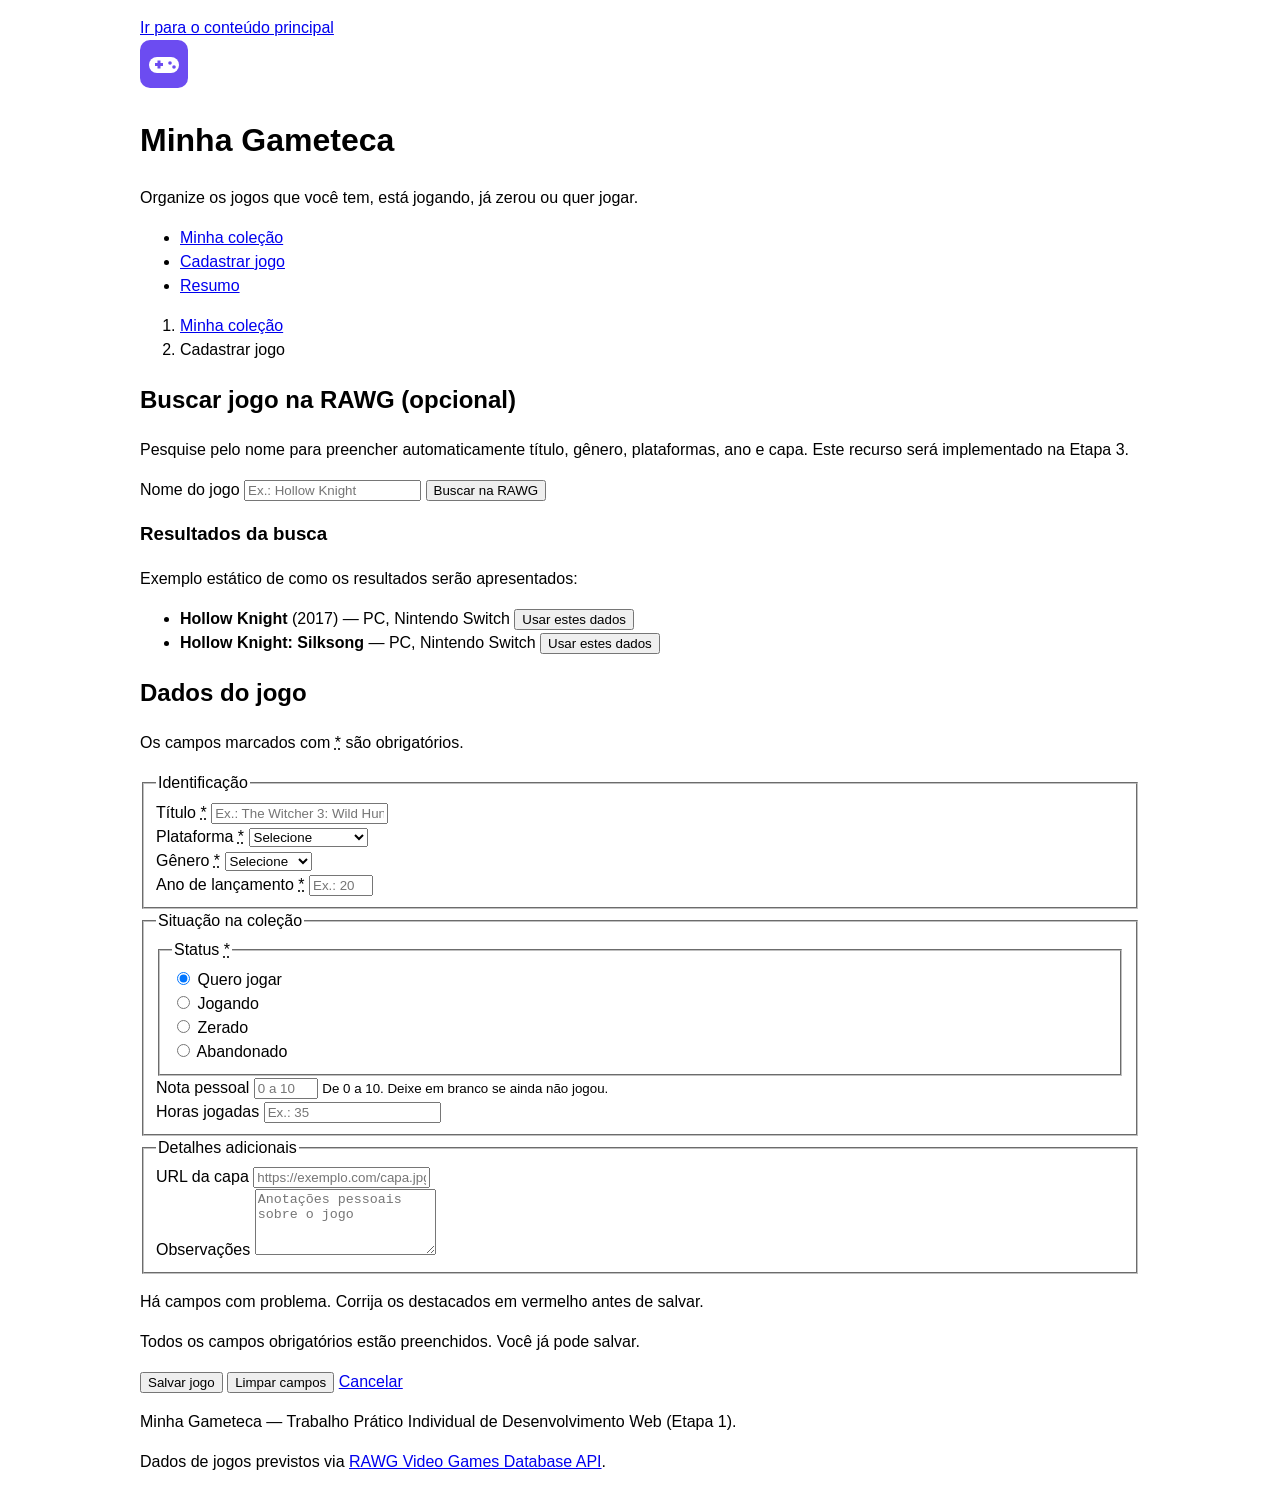
==== pages/cadastro.html @ a3f3adb3 "refactor: adiciona classes e atributos para estilização Inclui classes de componentes (jogo, campo, " ====
<!DOCTYPE html>
<html lang="pt-BR">
<head>
  <meta charset="UTF-8">
  <meta name="viewport" content="width=device-width, initial-scale=1.0">
  <meta name="description" content="Cadastre um novo jogo na sua coleção da Minha Gameteca.">
  <title>Cadastrar jogo — Minha Gameteca</title>
  <link rel="icon" type="image/svg+xml" href="../assets/img/logo.svg">
  <link rel="stylesheet" href="../assets/css/style.css">
</head>
<body>
  <a class="pular-link" href="#conteudo">Ir para o conteúdo principal</a>

  <header>
    <img src="../assets/img/logo.svg" alt="Logotipo da Minha Gameteca" width="48" height="48">
    <div>
      <h1>Minha Gameteca</h1>
      <p>Organize os jogos que você tem, está jogando, já zerou ou quer jogar.</p>
    </div>
    <nav aria-label="Navegação principal">
      <ul>
        <li><a href="../index.html">Minha coleção</a></li>
        <li><a href="cadastro.html" aria-current="page">Cadastrar jogo</a></li>
        <li><a href="../index.html#resumo">Resumo</a></li>
      </ul>
    </nav>
  </header>

  <main id="conteudo">
    <nav class="trilha" aria-label="Trilha de navegação">
      <ol>
        <li><a href="../index.html">Minha coleção</a></li>
        <li aria-current="page">Cadastrar jogo</li>
      </ol>
    </nav>

    <section class="painel painel--api" aria-labelledby="titulo-busca-api">
      <h2 id="titulo-busca-api">Buscar jogo na RAWG (opcional)</h2>
      <p>
        Pesquise pelo nome para preencher automaticamente título, gênero, plataformas,
        ano e capa. Este recurso será implementado na Etapa 3.
      </p>

      <form id="form-busca-api" action="#" method="get" role="search" aria-label="Buscar jogo na API RAWG">
        <div class="campo campo--com-botao">
          <label for="busca-api">Nome do jogo</label>
          <input type="search" id="busca-api" name="busca-api" placeholder="Ex.: Hollow Knight">
          <button type="submit" class="botao botao--primario">Buscar na RAWG</button>
        </div>
      </form>

      <h3>Resultados da busca</h3>
      <p>Exemplo estático de como os resultados serão apresentados:</p>
      <ul class="resultados-api">
        <li>
          <strong>Hollow Knight</strong> (2017) — PC, Nintendo Switch
          <button type="button" class="botao botao--secundario botao--pequeno">Usar estes dados</button>
        </li>
        <li>
          <strong>Hollow Knight: Silksong</strong> — PC, Nintendo Switch
          <button type="button" class="botao botao--secundario botao--pequeno">Usar estes dados</button>
        </li>
      </ul>
    </section>

    <section class="painel" aria-labelledby="titulo-form-jogo">
      <h2 id="titulo-form-jogo">Dados do jogo</h2>
      <p class="nota-obrigatorio">Os campos marcados com <abbr title="obrigatório">*</abbr> são obrigatórios.</p>

      <form id="form-jogo" class="formulario" action="#" method="post">
        <input type="hidden" id="jogo-id" name="id">

        <fieldset>
          <legend>Identificação</legend>

          <div class="campo">
            <label for="jogo-titulo">Título <abbr title="obrigatório">*</abbr></label>
            <input type="text" id="jogo-titulo" name="titulo" maxlength="120" required
                   placeholder="Ex.: The Witcher 3: Wild Hunt">
          </div>

          <div class="campo">
            <label for="jogo-plataforma">Plataforma <abbr title="obrigatório">*</abbr></label>
            <select id="jogo-plataforma" name="plataforma" required>
              <option value="" selected disabled>Selecione</option>
              <option value="pc">PC</option>
              <option value="playstation-5">PlayStation 5</option>
              <option value="playstation-4">PlayStation 4</option>
              <option value="xbox-series">Xbox Series X|S</option>
              <option value="nintendo-switch">Nintendo Switch</option>
              <option value="mobile">Mobile</option>
            </select>
          </div>

          <div class="campo">
            <label for="jogo-genero">Gênero <abbr title="obrigatório">*</abbr></label>
            <select id="jogo-genero" name="genero" required>
              <option value="" selected disabled>Selecione</option>
              <option value="acao">Ação</option>
              <option value="aventura">Aventura</option>
              <option value="rpg">RPG</option>
              <option value="plataforma">Plataforma</option>
              <option value="estrategia">Estratégia</option>
              <option value="esporte">Esporte</option>
              <option value="corrida">Corrida</option>
              <option value="simulacao">Simulação</option>
              <option value="outro">Outro</option>
            </select>
          </div>

          <div class="campo">
            <label for="jogo-ano">Ano de lançamento <abbr title="obrigatório">*</abbr></label>
            <input type="number" id="jogo-ano" name="ano" min="1970" max="2100" step="1" required
                   placeholder="Ex.: 2015">
          </div>
        </fieldset>

        <fieldset>
          <legend>Situação na coleção</legend>

          <fieldset class="opcoes">
            <legend>Status <abbr title="obrigatório">*</abbr></legend>
            <div class="opcao">
              <input type="radio" id="status-quero-jogar" name="status" value="quero-jogar" checked required>
              <label for="status-quero-jogar">Quero jogar</label>
            </div>
            <div class="opcao">
              <input type="radio" id="status-jogando" name="status" value="jogando">
              <label for="status-jogando">Jogando</label>
            </div>
            <div class="opcao">
              <input type="radio" id="status-zerado" name="status" value="zerado">
              <label for="status-zerado">Zerado</label>
            </div>
            <div class="opcao">
              <input type="radio" id="status-abandonado" name="status" value="abandonado">
              <label for="status-abandonado">Abandonado</label>
            </div>
          </fieldset>

          <div class="campo">
            <label for="jogo-nota">Nota pessoal</label>
            <input type="number" id="jogo-nota" name="nota" min="0" max="10" step="0.5"
                   aria-describedby="ajuda-nota" placeholder="0 a 10">
            <small id="ajuda-nota">De 0 a 10. Deixe em branco se ainda não jogou.</small>
          </div>

          <div class="campo">
            <label for="jogo-horas">Horas jogadas</label>
            <input type="number" id="jogo-horas" name="horas" min="0" step="0.5" placeholder="Ex.: 35">
          </div>
        </fieldset>

        <fieldset>
          <legend>Detalhes adicionais</legend>

          <div class="campo">
            <label for="jogo-capa">URL da capa</label>
            <input type="url" id="jogo-capa" name="capa" placeholder="https://exemplo.com/capa.jpg">
          </div>

          <div class="campo">
            <label for="jogo-observacoes">Observações</label>
            <textarea id="jogo-observacoes" name="observacoes" rows="4" maxlength="500"
                      placeholder="Anotações pessoais sobre o jogo"></textarea>
          </div>
        </fieldset>

        <p class="mensagem mensagem--erro" role="alert">Há campos com problema. Corrija os destacados em vermelho antes de salvar.</p>
        <p class="mensagem mensagem--sucesso" role="status">Todos os campos obrigatórios estão preenchidos. Você já pode salvar.</p>

        <div class="acoes">
          <button type="submit" class="botao botao--primario">Salvar jogo</button>
          <button type="reset" class="botao botao--secundario">Limpar campos</button>
          <a class="botao botao--fantasma" href="../index.html">Cancelar</a>
        </div>
      </form>
    </section>
  </main>

  <footer>
    <p>Minha Gameteca — Trabalho Prático Individual de Desenvolvimento Web (Etapa 1).</p>
    <p>
      Dados de jogos previstos via
      <a href="https://rawg.io/apidocs" target="_blank" rel="noopener noreferrer">RAWG Video Games Database API</a>.
    </p>
  </footer>
</body>
</html>
---- assets/css/style.css ----
/*
  Minha Gameteca - Etapa 1 (HTML e estrutura da interface)
  A estilização completa será feita na Etapa 2.
  Por enquanto, apenas ajustes mínimos de legibilidade.
*/

body {
  font-family: Arial, Helvetica, sans-serif;
  line-height: 1.5;
  max-width: 1000px;
  margin: 0 auto;
  padding: 1rem;
}

img {
  max-width: 100%;
  height: auto;
}

table {
  border-collapse: collapse;
  width: 100%;
}

th,
td {
  border: 1px solid #999;
  padding: 0.4rem 0.6rem;
  text-align: left;
}
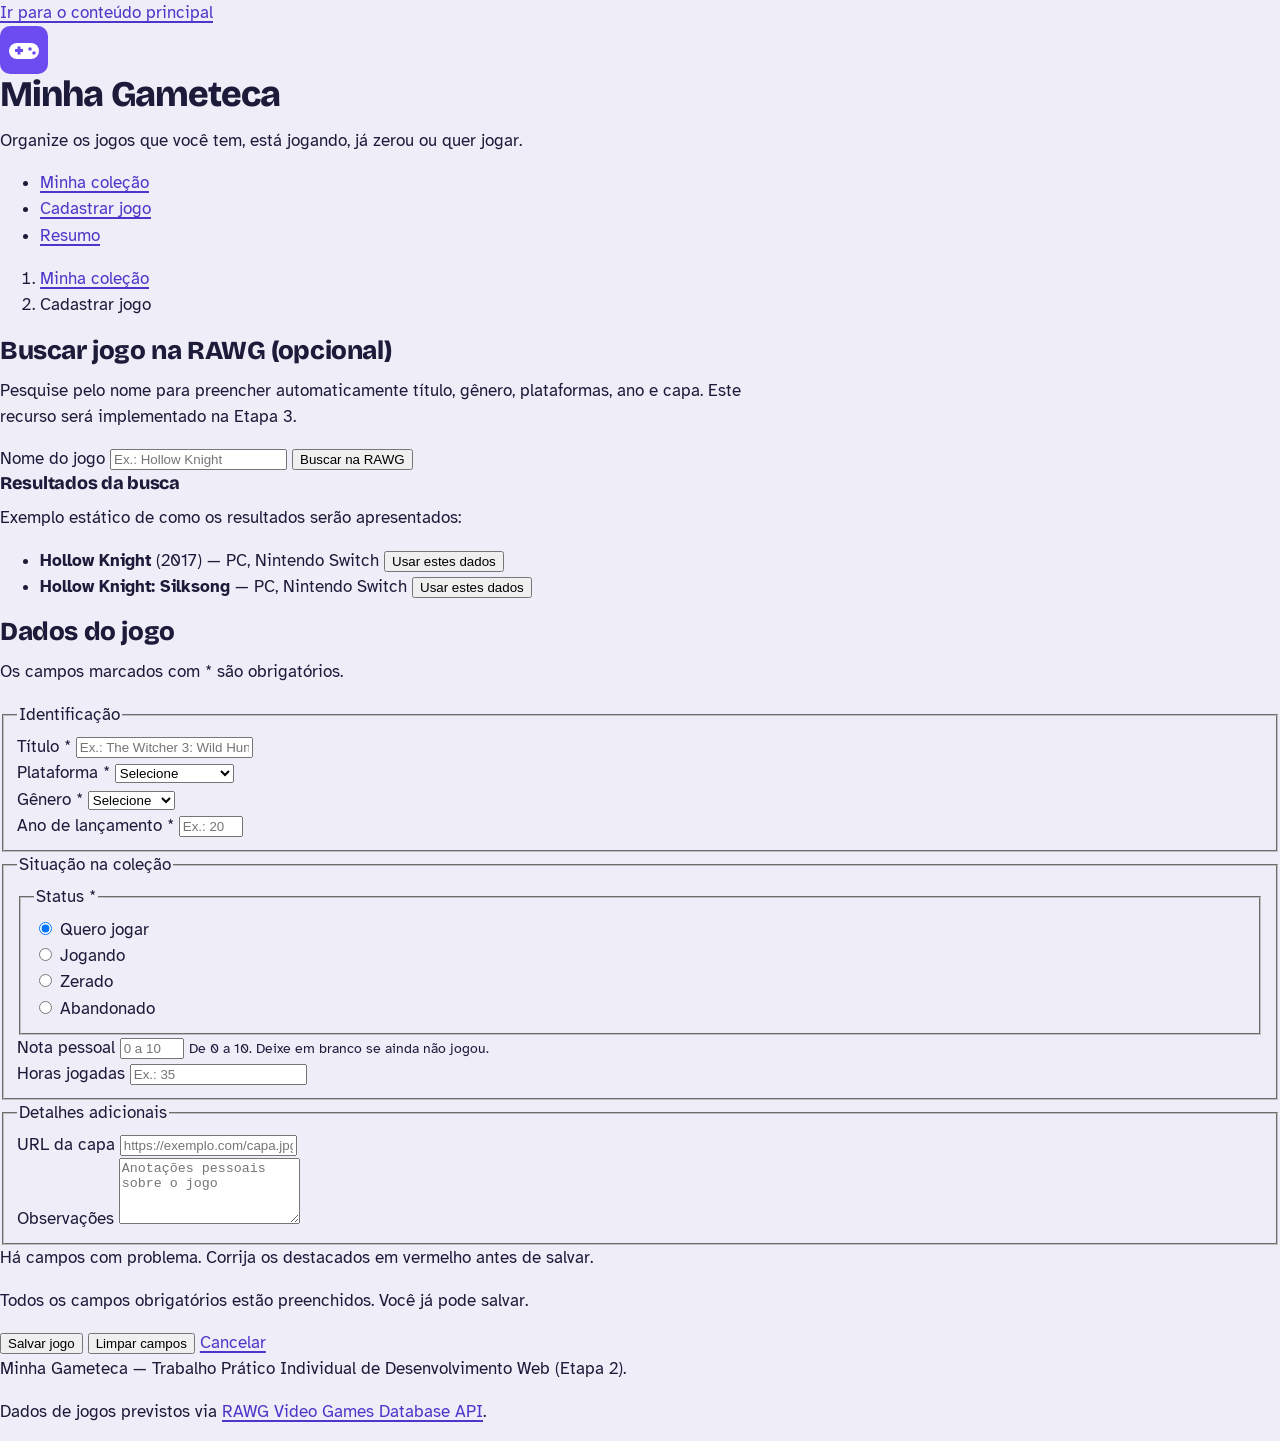
==== commit 3f221a24: "style: define identidade visual do sistema Cria os tokens de cor, tipografia, espaçamento e forma, a" ====
--- a/pages/cadastro.html
+++ b/pages/cadastro.html
@@ -6,6 +6,9 @@
   <meta name="description" content="Cadastre um novo jogo na sua coleção da Minha Gameteca.">
   <title>Cadastrar jogo — Minha Gameteca</title>
   <link rel="icon" type="image/svg+xml" href="../assets/img/logo.svg">
+  <link rel="preconnect" href="https://fonts.googleapis.com">
+  <link rel="preconnect" href="https://fonts.gstatic.com" crossorigin>
+  <link rel="stylesheet" href="https://fonts.googleapis.com/css2?family=Atkinson+Hyperlegible:wght@400;700&amp;family=Bricolage+Grotesque:opsz,wght@12..96,600..800&amp;display=swap">
   <link rel="stylesheet" href="../assets/css/style.css">
 </head>
 <body>
@@ -179,7 +182,7 @@
   </main>
 
   <footer>
-    <p>Minha Gameteca — Trabalho Prático Individual de Desenvolvimento Web (Etapa 1).</p>
+    <p>Minha Gameteca — Trabalho Prático Individual de Desenvolvimento Web (Etapa 2).</p>
     <p>
       Dados de jogos previstos via
       <a href="https://rawg.io/apidocs" target="_blank" rel="noopener noreferrer">RAWG Video Games Database API</a>.
--- a/assets/css/style.css
+++ b/assets/css/style.css
@@ -1,30 +1,187 @@
 /*
-  Minha Gameteca - Etapa 1 (HTML e estrutura da interface)
-  A estilização completa será feita na Etapa 2.
-  Por enquanto, apenas ajustes mínimos de legibilidade.
+  Minha Gameteca — Etapa 2 (CSS, layout e responsividade)
+
+  Organização deste arquivo:
+    1. Identidade visual (tokens, Box Model, tipografia, links)
+    2. Layout da página (topo, rodapé, grid principal)
+    3. Botões e estados de interação
+    4. Formulário de cadastro e edição
+    5. Listagem, busca, filtros e resumo
+    6. Página de detalhes e confirmação de exclusão
+    7. Mensagens
+    8. Responsividade (Media Queries)
+
+  Abordagem mobile-first: os estilos base servem para telas pequenas e
+  as Media Queries (min-width) ampliam o layout para telas maiores.
 */
 
-body {
-  font-family: Arial, Helvetica, sans-serif;
-  line-height: 1.5;
-  max-width: 1000px;
-  margin: 0 auto;
-  padding: 1rem;
+
+/* ==========================================================================
+   1. IDENTIDADE VISUAL
+   Direção: cartuchos de jogo. Bordas firmes, sombras sólidas deslocadas e
+   cor de status como informação. Violeta é a cor do logotipo (Etapa 1).
+   ========================================================================== */
+
+:root {
+  /* Cores base */
+  --tinta: #1D1B3A;            /* texto e bordas */
+  --tinta-suave: #4E4C73;      /* texto secundário */
+  --violeta: #4F35C9;          /* ação principal, links, foco */
+  --violeta-escuro: #3A24A8;   /* hover da ação principal */
+  --fundo: #EFEEF8;            /* fundo da página */
+  --papel: #FFFFFF;            /* superfícies (cards, campos) */
+  --ambar: #F2B705;            /* foco sobre o topo escuro */
+  --linha-campo: #5C5A80;      /* borda de campos de formulário */
+
+  /* Perigo (excluir, erros) */
+  --perigo: #B3203A;
+  --perigo-escuro: #8F1830;
+  --perigo-fundo: #FFE8EC;
+  --perigo-texto: #8B1428;
+
+  /* Sucesso e informação */
+  --sucesso-fundo: #DDF4E4;
+  --sucesso-texto: #0F5A2A;
+  --info-fundo: #E3EEFF;
+  --info-texto: #0B3F85;
+
+  /* Cores de status do jogo: faixa, fundo do selo e texto do selo */
+  --quero-jogar-faixa: #1B6FD1;
+  --quero-jogar-fundo: #DCEBFF;
+  --quero-jogar-texto: #0B3F85;
+  --jogando-faixa: #E0A100;
+  --jogando-fundo: #FFEFC2;
+  --jogando-texto: #6B4300;
+  --zerado-faixa: #1F9D4D;
+  --zerado-fundo: #D5F2DD;
+  --zerado-texto: #0F5A2A;
+  --abandonado-faixa: #D6334F;
+  --abandonado-fundo: #FFDDE2;
+  --abandonado-texto: #8B1428;
+
+  /* Tipografia */
+  --fonte-titulo: "Bricolage Grotesque", "Trebuchet MS", "Segoe UI", system-ui, sans-serif;
+  --fonte-texto: "Atkinson Hyperlegible", "Segoe UI", Verdana, system-ui, sans-serif;
+
+  /* Escala de espaçamento (rem) */
+  --esp-1: 0.25rem;
+  --esp-2: 0.5rem;
+  --esp-3: 0.75rem;
+  --esp-4: 1rem;
+  --esp-5: 1.5rem;
+  --esp-6: 2rem;
+  --esp-7: 3rem;
+
+  /* Forma: borda firme e sombra sólida (efeito de cartucho) */
+  --borda: 2px solid var(--tinta);
+  --raio: 0.5rem;
+  --sombra: 0.25rem 0.25rem 0 var(--tinta);
+  --sombra-pequena: 0.125rem 0.125rem 0 var(--tinta);
+
+  /* Largura máxima do conteúdo */
+  --largura-max: 72rem;
 }
 
-img {
+
+/* ---- Box Model e base ---------------------------------------------------- */
+
+/* border-box: width e height passam a incluir padding e borda. */
+*,
+*::before,
+*::after {
+  box-sizing: border-box;
+}
+
+html {
+  font-size: 100%;           /* respeita a preferência de tamanho do usuário */
+  scroll-behavior: smooth;
+}
+
+body {
+  margin: 0;
+  min-height: 100vh;
+  font-family: var(--fonte-texto);
+  font-size: 1.0625rem;      /* 17px: confortável para leitura */
+  line-height: 1.55;
+  color: var(--tinta);
+  background-color: var(--fundo);
+}
+
+/* O atributo hidden precisa vencer qualquer display definido nas classes. */
+[hidden] {
+  display: none !important;
+}
+
+img,
+svg {
+  display: block;
   max-width: 100%;
   height: auto;
 }
 
-table {
-  border-collapse: collapse;
-  width: 100%;
+
+/* ---- Tipografia ---------------------------------------------------------- */
+
+h1,
+h2,
+h3 {
+  margin: 0 0 var(--esp-3);
+  font-family: var(--fonte-titulo);
+  font-weight: 800;
+  line-height: 1.15;
+  letter-spacing: -0.015em;
+  text-wrap: balance;
 }
 
-th,
-td {
-  border: 1px solid #999;
-  padding: 0.4rem 0.6rem;
-  text-align: left;
+h1 {
+  font-size: clamp(1.5rem, 1.1rem + 1.6vw, 2.25rem);
+  letter-spacing: -0.025em;
 }
+
+h2 {
+  font-size: clamp(1.25rem, 1.05rem + 0.8vw, 1.625rem);
+}
+
+h3 {
+  font-size: 1.125rem;
+}
+
+p {
+  margin: 0 0 var(--esp-4);
+  max-width: 68ch;           /* linhas curtas leem melhor */
+}
+
+strong {
+  font-weight: 700;
+}
+
+small {
+  font-size: 0.875rem;
+}
+
+abbr[title] {
+  text-decoration: none;     /* o asterisco de campo obrigatório não precisa de sublinhado */
+  cursor: help;
+}
+
+ul,
+ol {
+  margin-top: 0;
+}
+
+
+/* ---- Links --------------------------------------------------------------- */
+
+a {
+  color: var(--violeta);
+  text-decoration-thickness: 0.1em;
+  text-underline-offset: 0.2em;
+}
+
+a:hover {
+  color: var(--violeta-escuro);
+  text-decoration-thickness: 0.18em;
+}
+
+
+/* === FIM (os próximos blocos são acrescentados acima desta linha) === */
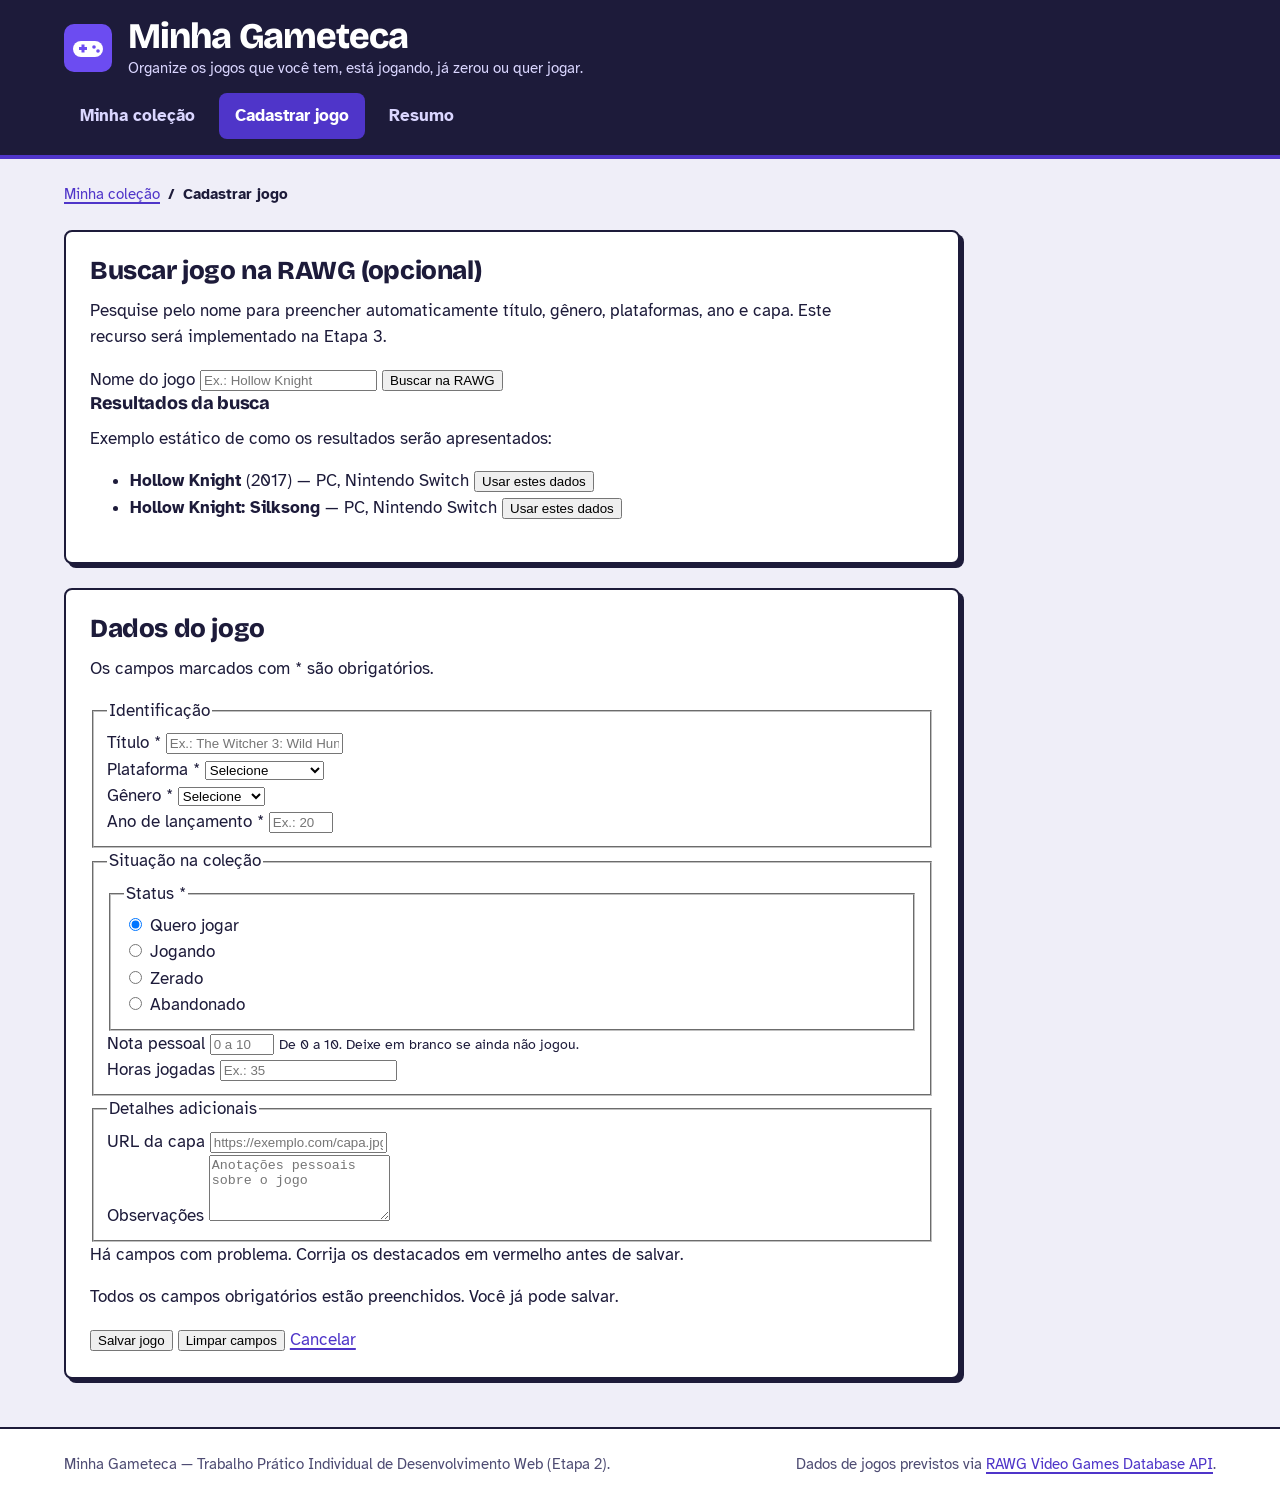
==== commit 67038b7e: "style: constrói layout principal com flexbox e grid Organiza topo, navegação, rodapé e estrutura ver" ====
--- a/pages/cadastro.html
+++ b/pages/cadastro.html
@@ -29,7 +29,7 @@
     </nav>
   </header>
 
-  <main id="conteudo">
+  <main id="conteudo" class="pagina-formulario">
     <nav class="trilha" aria-label="Trilha de navegação">
       <ol>
         <li><a href="../index.html">Minha coleção</a></li>
--- a/assets/css/style.css
+++ b/assets/css/style.css
@@ -184,4 +184,212 @@
 }
 
 
+/* ==========================================================================
+   2. LAYOUT DA PÁGINA
+   Flexbox: topo, navegação, rodapé e estrutura vertical da página.
+   Grid: áreas da página principal (busca, lista e resumo).
+   ========================================================================== */
+
+/* Estrutura vertical: o rodapé desce até o fim da janela em páginas curtas. */
+body {
+  display: flex;
+  flex-direction: column;
+}
+
+/*
+  Margem lateral que limita o conteúdo a --largura-max e mantém o fundo do
+  topo e do rodapé de ponta a ponta. Em telas pequenas vale o mínimo de 1rem.
+*/
+body > header,
+main,
+body > footer {
+  padding-inline: max(var(--esp-4), calc((100% - var(--largura-max)) / 2));
+}
+
+
+/* ---- Topo ---------------------------------------------------------------- */
+
+body > header {
+  display: flex;
+  flex-wrap: wrap;
+  align-items: center;
+  gap: var(--esp-3) var(--esp-4);
+  padding-block: var(--esp-4);
+  color: var(--papel);
+  background-color: var(--tinta);
+  border-bottom: 4px solid var(--violeta);
+}
+
+body > header > img {
+  width: 3rem;
+  height: 3rem;
+  flex: none;
+}
+
+body > header > div {
+  flex: 1 1 14rem;           /* ocupa o espaço livre e quebra de linha se faltar */
+  min-width: 0;
+}
+
+body > header h1 {
+  margin: 0;
+  color: var(--papel);
+}
+
+body > header p {
+  margin: 0;
+  font-size: 0.9375rem;
+  color: #DAD6FF;
+}
+
+/* Navegação principal: lista horizontal que quebra linha quando precisa */
+body > header nav {
+  flex: 1 1 100%;
+}
+
+body > header nav ul {
+  display: flex;
+  flex-wrap: wrap;
+  gap: var(--esp-2);
+  margin: 0;
+  padding: 0;
+  list-style: none;
+}
+
+body > header nav a {
+  display: inline-block;
+  padding: 0.5rem 0.875rem;
+  font-weight: 700;
+  color: #DAD6FF;
+  text-decoration: none;
+  border: 2px solid transparent;
+  border-radius: var(--raio);
+}
+
+body > header nav a[aria-current="page"] {
+  color: var(--papel);
+  background-color: var(--violeta);
+}
+
+
+/* ---- Corpo da página (grid) ---------------------------------------------- */
+
+main {
+  flex: 1 0 auto;            /* empurra o rodapé para baixo */
+  display: grid;
+  grid-template-columns: minmax(0, 1fr);   /* minmax(0, …) evita estouro lateral */
+  gap: var(--esp-5);
+  align-content: start;
+  padding-block: var(--esp-5) var(--esp-7);
+}
+
+/* Páginas de formulário e detalhes: coluna de leitura confortável */
+.pagina-formulario > *,
+.pagina-detalhe > * {
+  max-width: 56rem;
+}
+
+/* Página da coleção: áreas nomeadas (o desktop reorganiza em Media Query) */
+.pagina-colecao > .aviso {
+  grid-area: aviso;
+}
+
+.area-busca {
+  grid-area: busca;
+}
+
+.area-lista {
+  grid-area: lista;
+}
+
+.area-resumo {
+  grid-area: resumo;
+}
+
+.pagina-colecao {
+  grid-template-areas:
+    "aviso"
+    "busca"
+    "lista"
+    "resumo";
+}
+
+
+/* ---- Superfícies (painéis) ---------------------------------------------- */
+
+.painel,
+.area-busca,
+.area-resumo {
+  padding: var(--esp-5);
+  background-color: var(--papel);
+  border: var(--borda);
+  border-radius: var(--raio);
+  box-shadow: var(--sombra);
+}
+
+
+/* ---- Trilha de navegação (breadcrumb) ------------------------------------ */
+
+.trilha ol {
+  display: flex;
+  flex-wrap: wrap;
+  gap: var(--esp-2);
+  margin: 0;
+  padding: 0;
+  font-size: 0.9375rem;
+  color: var(--tinta-suave);
+  list-style: none;
+}
+
+.trilha li + li::before {
+  content: "/";
+  margin-right: var(--esp-2);
+}
+
+.trilha [aria-current="page"] {
+  font-weight: 700;
+  color: var(--tinta);
+}
+
+
+/* ---- Rodapé -------------------------------------------------------------- */
+
+body > footer {
+  display: flex;
+  flex-wrap: wrap;
+  justify-content: space-between;
+  gap: var(--esp-2) var(--esp-5);
+  padding-block: var(--esp-5);
+  font-size: 0.9375rem;
+  color: var(--tinta-suave);
+  background-color: var(--papel);
+  border-top: var(--borda);
+}
+
+body > footer p {
+  margin: 0;
+}
+
+
+/* ---- Link "pular para o conteúdo" (acessibilidade) ----------------------- */
+
+.pular-link {
+  position: absolute;
+  top: -5rem;                /* fora da tela até receber foco */
+  left: var(--esp-4);
+  z-index: 10;
+  padding: var(--esp-2) var(--esp-4);
+  font-weight: 700;
+  color: var(--tinta);
+  text-decoration: none;
+  background-color: var(--ambar);
+  border: var(--borda);
+  border-radius: var(--raio);
+}
+
+.pular-link:focus {
+  top: var(--esp-2);
+}
+
+
 /* === FIM (os próximos blocos são acrescentados acima desta linha) === */
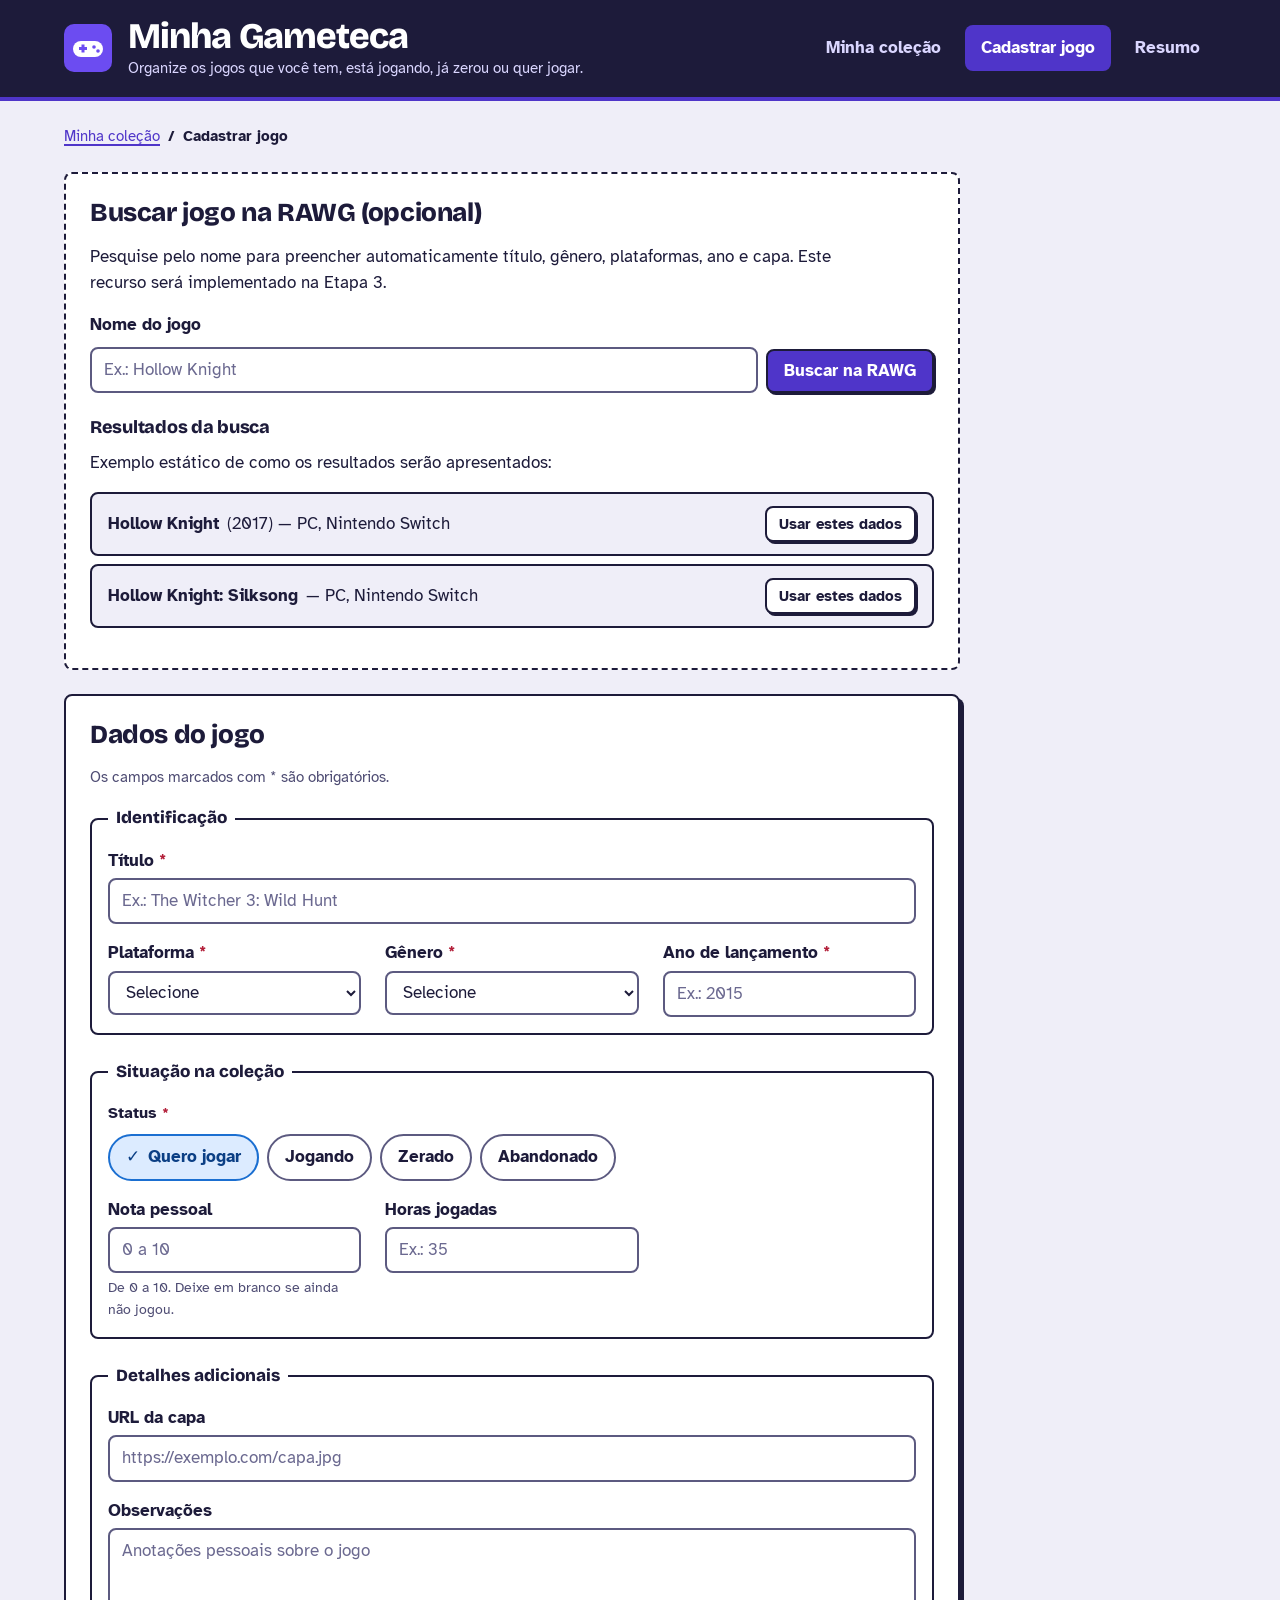
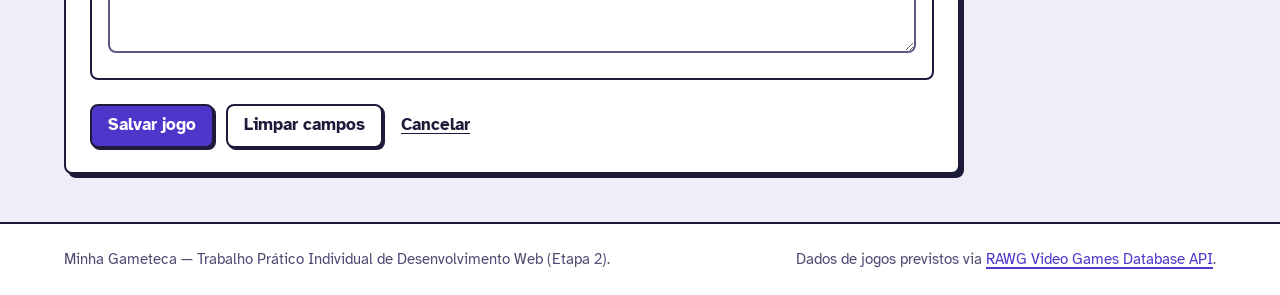
==== commit def14f5e: "fix: aplica a classe ajuda nos textos de apoio dos campos Co-Authored-By: Claude Sonnet 5.5 <noreply" ====
--- a/pages/cadastro.html
+++ b/pages/cadastro.html
@@ -145,7 +145,7 @@
             <label for="jogo-nota">Nota pessoal</label>
             <input type="number" id="jogo-nota" name="nota" min="0" max="10" step="0.5"
                    aria-describedby="ajuda-nota" placeholder="0 a 10">
-            <small id="ajuda-nota">De 0 a 10. Deixe em branco se ainda não jogou.</small>
+            <small class="ajuda" id="ajuda-nota">De 0 a 10. Deixe em branco se ainda não jogou.</small>
           </div>
 
           <div class="campo">
--- a/assets/css/style.css
+++ b/assets/css/style.css
@@ -5,10 +5,10 @@
     1. Identidade visual (tokens, Box Model, tipografia, links)
     2. Layout da página (topo, rodapé, grid principal)
     3. Botões e estados de interação
-    4. Formulário de cadastro e edição
-    5. Listagem, busca, filtros e resumo
-    6. Página de detalhes e confirmação de exclusão
-    7. Mensagens
+    4. Formulários (cadastro, edição, busca e filtros)
+    5. Mensagens e avisos
+    6. Listagem, busca, filtros e resumo
+    7. Página de detalhes e confirmação de exclusão
     8. Responsividade (Media Queries)
 
   Abordagem mobile-first: os estilos base servem para telas pequenas e
@@ -320,7 +320,7 @@
 .painel,
 .area-busca,
 .area-resumo {
-  padding: var(--esp-5);
+  padding: var(--esp-4);
   background-color: var(--papel);
   border: var(--borda);
   border-radius: var(--raio);
@@ -392,4 +392,1085 @@
 }
 
 
-/* === FIM (os próximos blocos são acrescentados acima desta linha) === */
+/* ==========================================================================
+   3. BOTÕES E ESTADOS DE INTERAÇÃO
+   Vale para <a> e <button> com a classe .botao. O botão "afunda" ao ser
+   clicado (a sombra some e ele se desloca), como um botão físico.
+   ========================================================================== */
+
+.botao {
+  display: inline-flex;
+  align-items: center;
+  justify-content: center;
+  gap: var(--esp-2);
+  min-height: 2.75rem;       /* alvo de toque confortável */
+  padding: 0.5rem 1rem;
+  font: inherit;
+  font-weight: 700;
+  line-height: 1.2;
+  text-align: center;
+  text-decoration: none;
+  cursor: pointer;
+  color: var(--tinta);
+  background-color: var(--papel);
+  border: var(--borda);
+  border-radius: var(--raio);
+  box-shadow: var(--sombra-pequena);
+  transition: background-color 0.15s ease, color 0.15s ease,
+              transform 0.1s ease, box-shadow 0.1s ease;
+}
+
+.botao:hover {
+  transform: translate(-1px, -1px);
+  box-shadow: 0.1875rem 0.1875rem 0 var(--tinta);
+}
+
+.botao:active {
+  transform: translate(0.125rem, 0.125rem);
+  box-shadow: none;
+}
+
+.botao:disabled,
+.botao[aria-disabled="true"] {
+  cursor: not-allowed;
+  color: var(--tinta-suave);
+  background-color: var(--fundo);
+  border-color: var(--tinta-suave);
+  box-shadow: none;
+  transform: none;
+}
+
+/* Variações */
+.botao--primario {
+  color: var(--papel);
+  background-color: var(--violeta);
+}
+
+.botao--primario:hover {
+  color: var(--papel);
+  background-color: var(--violeta-escuro);
+}
+
+.botao--secundario:hover {
+  background-color: var(--fundo);
+}
+
+.botao--perigo {
+  color: var(--papel);
+  background-color: var(--perigo);
+}
+
+.botao--perigo:hover {
+  color: var(--papel);
+  background-color: var(--perigo-escuro);
+}
+
+.botao--fantasma {
+  padding-inline: var(--esp-1);
+  background-color: transparent;
+  border-color: transparent;
+  box-shadow: none;
+  text-decoration: underline;
+  text-underline-offset: 0.2em;
+}
+
+.botao--fantasma:hover {
+  color: var(--violeta-escuro);
+  background-color: transparent;
+  box-shadow: none;
+  transform: none;
+}
+
+.botao--pequeno {
+  min-height: 2.25rem;
+  padding: 0.25rem 0.75rem;
+  font-size: 0.9375rem;
+}
+
+/* Grupo de botões: linha que quebra quando falta espaço */
+.acoes {
+  display: flex;
+  flex-wrap: wrap;
+  gap: var(--esp-3);
+  align-items: center;
+  max-width: none;           /* algumas ações são <p>, que limitam a largura */
+  margin: 0;
+}
+
+
+/* ---- Links da navegação principal: hover e página atual ------------------ */
+
+body > header nav a:hover {
+  color: var(--papel);
+  background-color: rgb(255 255 255 / 0.14);
+  border-color: rgb(255 255 255 / 0.45);
+}
+
+body > header nav a[aria-current="page"]:hover {
+  background-color: var(--violeta-escuro);
+  border-color: transparent;
+}
+
+
+/* ---- Foco visível (teclado) --------------------------------------------- */
+
+:focus-visible {
+  outline: 3px solid var(--violeta);
+  outline-offset: 3px;
+}
+
+/* Sobre o topo escuro o violeta perde contraste: usa âmbar */
+body > header :focus-visible {
+  outline-color: var(--ambar);
+}
+
+
+/* ---- Movimento reduzido -------------------------------------------------- */
+
+@media (prefers-reduced-motion: reduce) {
+  html {
+    scroll-behavior: auto;
+  }
+
+  *,
+  *::before,
+  *::after {
+    transition-duration: 0.01ms !important;
+    animation-duration: 0.01ms !important;
+  }
+
+  .botao:hover,
+  .botao:active,
+  .jogo:hover {
+    transform: none;
+  }
+}
+
+
+/* ==========================================================================
+   4. FORMULÁRIOS (cadastro, edição, busca e filtros)
+   ========================================================================== */
+
+label {
+  display: block;
+  margin-bottom: var(--esp-1);
+  font-weight: 700;
+}
+
+/* Asterisco de campo obrigatório */
+label abbr,
+legend abbr {
+  font-weight: 800;
+  color: var(--perigo);
+}
+
+input,
+select,
+textarea {
+  width: 100%;
+  min-height: 2.75rem;
+  padding: 0.5rem 0.75rem;
+  font: inherit;
+  color: var(--tinta);
+  background-color: var(--papel);
+  border: 2px solid var(--linha-campo);
+  border-radius: var(--raio);
+  accent-color: var(--violeta);
+}
+
+textarea {
+  min-height: 7rem;
+  resize: vertical;          /* só altura: evita estourar o layout */
+}
+
+::placeholder {
+  color: #6B6990;            /* contraste de 5,2:1 sobre o branco */
+  opacity: 1;
+}
+
+/* Estados dos campos */
+input:hover,
+select:hover,
+textarea:hover {
+  border-color: var(--tinta);
+}
+
+input:focus,
+select:focus,
+textarea:focus {
+  border-color: var(--violeta);
+  outline: 3px solid var(--violeta);
+  outline-offset: 2px;
+}
+
+/* Só marca erro depois que a pessoa interagiu com o campo */
+input:user-invalid,
+select:user-invalid,
+textarea:user-invalid {
+  border-color: var(--perigo);
+  background-color: var(--perigo-fundo);
+}
+
+input:disabled,
+select:disabled,
+textarea:disabled {
+  cursor: not-allowed;
+  color: var(--tinta-suave);
+  background-color: var(--fundo);
+}
+
+.campo {
+  min-width: 0;              /* campos em grid não podem forçar largura */
+}
+
+.ajuda {
+  display: block;
+  margin-top: var(--esp-1);
+  color: var(--tinta-suave);
+}
+
+.nota-obrigatorio {
+  font-size: 0.9375rem;
+  color: var(--tinta-suave);
+}
+
+
+/* ---- Grupos de campos (fieldset) ----------------------------------------- */
+
+fieldset {
+  min-width: 0;              /* fieldset tem min-width implícito que causa rolagem lateral */
+  margin: 0 0 var(--esp-5);
+  padding: var(--esp-4);
+  border: 2px solid var(--tinta);
+  border-radius: var(--raio);
+}
+
+legend {
+  padding: 0 var(--esp-2);
+  font-family: var(--fonte-titulo);
+  font-size: 1.0625rem;
+  font-weight: 800;
+}
+
+/* Grid responsivo: tantas colunas de 15rem quanto couberem */
+.formulario fieldset {
+  display: grid;
+  grid-template-columns: repeat(auto-fit, minmax(min(100%, 15rem), 1fr));
+  gap: var(--esp-4) var(--esp-5);
+}
+
+/* Campos longos ocupam a linha toda */
+.formulario .campo:has(input[name="titulo"]),
+.formulario .campo:has(textarea),
+.formulario .campo:has(input[type="url"]),
+.formulario .opcoes {
+  grid-column: 1 / -1;
+}
+
+
+/* ---- Status como opções em formato de "chip" ----------------------------- */
+
+.formulario .opcoes {
+  display: flex;
+  flex-wrap: wrap;
+  gap: var(--esp-2);
+  margin: 0;
+  padding: 0;
+  border: 0;
+}
+
+.opcoes legend {
+  margin-bottom: var(--esp-2);
+  padding: 0;
+  font-family: var(--fonte-texto);
+  font-size: 1rem;
+}
+
+.opcao {
+  position: relative;
+}
+
+/* O botão de rádio real continua no HTML (teclado e leitor de tela), só escondido */
+.opcao input {
+  position: absolute;
+  inline-size: 1px;
+  block-size: 1px;
+  min-height: 0;
+  padding: 0;
+  border: 0;
+  opacity: 0;
+}
+
+.opcao label {
+  display: inline-flex;
+  align-items: center;
+  gap: var(--esp-2);
+  min-height: 2.75rem;
+  margin: 0;
+  padding: 0.5rem 1rem;
+  cursor: pointer;
+  background-color: var(--papel);
+  border: 2px solid var(--linha-campo);
+  border-radius: 999px;
+}
+
+.opcao label:hover {
+  background-color: var(--fundo);
+  border-color: var(--tinta);
+}
+
+.opcao input:focus-visible {
+  outline: none;             /* o foco aparece no rótulo, que é o que se vê */
+}
+
+.opcao input:focus-visible + label {
+  outline: 3px solid var(--violeta);
+  outline-offset: 3px;
+}
+
+/* Opção marcada: cor do status + sinal "✓", para não depender só da cor */
+.opcao input:checked + label::before {
+  content: "\2713";
+  font-weight: 800;
+}
+
+.opcao input[value="quero-jogar"]:checked + label {
+  color: var(--quero-jogar-texto);
+  background-color: var(--quero-jogar-fundo);
+  border-color: var(--quero-jogar-faixa);
+}
+
+.opcao input[value="jogando"]:checked + label {
+  color: var(--jogando-texto);
+  background-color: var(--jogando-fundo);
+  border-color: var(--jogando-faixa);
+}
+
+.opcao input[value="zerado"]:checked + label {
+  color: var(--zerado-texto);
+  background-color: var(--zerado-fundo);
+  border-color: var(--zerado-faixa);
+}
+
+.opcao input[value="abandonado"]:checked + label {
+  color: var(--abandonado-texto);
+  background-color: var(--abandonado-fundo);
+  border-color: var(--abandonado-faixa);
+}
+
+
+/* ---- Busca na API (cadastro) --------------------------------------------- */
+
+.painel--api {
+  border-style: dashed;      /* opcional: pesa menos que o formulário principal */
+  box-shadow: none;
+}
+
+/* Campo de busca com botão ao lado */
+.campo--com-botao {
+  display: grid;
+  grid-template-columns: minmax(0, 1fr);
+  gap: var(--esp-2);
+  align-items: end;
+  margin-bottom: var(--esp-5);
+}
+
+.campo--com-botao label {
+  grid-column: 1 / -1;
+  margin-bottom: 0;
+}
+
+.resultados-api {
+  display: grid;
+  gap: var(--esp-2);
+  margin: 0 0 var(--esp-4);
+  padding: 0;
+  list-style: none;
+}
+
+.resultados-api li {
+  display: flex;
+  flex-wrap: wrap;
+  align-items: center;
+  gap: var(--esp-1) var(--esp-2);
+  padding: var(--esp-3) var(--esp-4);
+  background-color: var(--fundo);
+  border: 2px solid var(--tinta);
+  border-radius: var(--raio);
+}
+
+.resultados-api .botao {
+  margin-left: auto;         /* empurra o botão para a direita */
+}
+
+
+/* ==========================================================================
+   5. MENSAGENS E AVISOS
+   ========================================================================== */
+
+.mensagem,
+.aviso {
+  display: flex;
+  gap: var(--esp-3);
+  align-items: flex-start;
+  max-width: none;
+  margin: 0;
+  padding: var(--esp-3) var(--esp-4);
+  border: 2px solid;
+  border-radius: var(--raio);
+}
+
+/* Ícone textual de cada tipo de mensagem */
+.mensagem::before,
+.aviso::before {
+  display: grid;
+  flex: none;
+  place-items: center;
+  width: 1.5rem;
+  height: 1.5rem;
+  font-size: 0.9375rem;
+  font-weight: 800;
+  line-height: 1;
+  color: var(--papel);
+  border-radius: 50%;
+}
+
+.mensagem--erro {
+  color: var(--perigo-texto);
+  background-color: var(--perigo-fundo);
+  border-color: var(--perigo);
+}
+
+.mensagem--erro::before {
+  content: "!";
+  background-color: var(--perigo);
+}
+
+.mensagem--sucesso {
+  color: var(--sucesso-texto);
+  background-color: var(--sucesso-fundo);
+  border-color: var(--zerado-faixa);
+}
+
+.mensagem--sucesso::before {
+  content: "\2713";
+  background-color: var(--zerado-faixa);
+}
+
+.aviso--info {
+  color: var(--info-texto);
+  background-color: var(--info-fundo);
+  border-color: var(--quero-jogar-faixa);
+}
+
+.aviso--info::before {
+  content: "i";
+  background-color: var(--quero-jogar-faixa);
+}
+
+/* Lista vazia: convite para agir, não só um aviso */
+.mensagem--vazia {
+  justify-content: center;
+  padding: var(--esp-6) var(--esp-4);
+  color: var(--tinta-suave);
+  background-color: var(--papel);
+  border-style: dashed;
+  border-color: var(--tinta-suave);
+}
+
+.mensagem--vazia::before {
+  display: none;
+}
+
+/*
+  Mensagens do formulário aparecem sozinhas, só com CSS:
+  - erro, quando algum campo foi tocado e está inválido;
+  - sucesso, quando todos os campos obrigatórios estão válidos.
+*/
+.formulario .mensagem {
+  display: none;
+  margin-bottom: var(--esp-4);
+}
+
+.formulario:has(:user-invalid) .mensagem--erro {
+  display: flex;
+}
+
+.formulario:valid .mensagem--sucesso {
+  display: flex;
+}
+
+
+/* ==========================================================================
+   6. LISTAGEM, BUSCA, FILTROS E RESUMO
+   ========================================================================== */
+
+/* ---- Cor de status: uma regra só alimenta cards, selos e detalhes ---------- */
+
+[data-status="quero-jogar"] {
+  --faixa: var(--quero-jogar-faixa);
+  --selo-fundo: var(--quero-jogar-fundo);
+  --selo-texto: var(--quero-jogar-texto);
+}
+
+[data-status="jogando"] {
+  --faixa: var(--jogando-faixa);
+  --selo-fundo: var(--jogando-fundo);
+  --selo-texto: var(--jogando-texto);
+}
+
+[data-status="zerado"] {
+  --faixa: var(--zerado-faixa);
+  --selo-fundo: var(--zerado-fundo);
+  --selo-texto: var(--zerado-texto);
+}
+
+[data-status="abandonado"] {
+  --faixa: var(--abandonado-faixa);
+  --selo-fundo: var(--abandonado-fundo);
+  --selo-texto: var(--abandonado-texto);
+}
+
+.selo {
+  display: inline-block;
+  padding: 0.125rem 0.75rem;
+  font-size: 0.875rem;
+  font-weight: 800;
+  line-height: 1.5;
+  color: var(--selo-texto);
+  background-color: var(--selo-fundo);
+  border: 2px solid var(--faixa);
+  border-radius: 999px;
+}
+
+
+/* ---- Busca, filtros e ordenação ------------------------------------------ */
+
+.area-busca h2,
+.area-resumo h2,
+.painel h2 {
+  margin-bottom: var(--esp-4);
+}
+
+.area-busca form {
+  display: grid;
+  gap: var(--esp-4);
+}
+
+.area-busca fieldset {
+  margin: 0;
+  padding: var(--esp-3) var(--esp-4) var(--esp-4);
+  display: grid;
+  grid-template-columns: repeat(auto-fit, minmax(min(100%, 9rem), 1fr));
+  gap: var(--esp-3) var(--esp-4);
+}
+
+.area-busca .acoes {
+  align-self: end;
+}
+
+
+/* ---- Lista de jogos ------------------------------------------------------- */
+
+.contador {
+  margin: 0 0 var(--esp-3);
+  font-weight: 700;
+  color: var(--tinta-suave);
+}
+
+.lista-jogos {
+  display: grid;
+  gap: var(--esp-4);
+  margin: 0;
+  padding: 0;
+  list-style: none;
+}
+
+/* Card: capa à esquerda e dados à direita (telas pequenas) */
+.jogo {
+  position: relative;
+  display: grid;
+  grid-template-columns: 6.5rem minmax(0, 1fr);
+  grid-template-rows: auto auto 1fr;
+  overflow: hidden;
+  background-color: var(--papel);
+  border: var(--borda);
+  border-left: 0.5rem solid var(--faixa, var(--tinta));   /* lombada colorida pelo status */
+  border-radius: var(--raio);
+  box-shadow: var(--sombra);
+  transition: transform 0.15s ease, box-shadow 0.15s ease;
+}
+
+.jogo:hover {
+  transform: translate(-2px, -2px);
+  box-shadow: 0.375rem 0.375rem 0 var(--tinta);
+}
+
+.jogo img {
+  grid-row: 1 / -1;          /* a capa ocupa a altura toda do card */
+  width: 100%;
+  height: 100%;
+  object-fit: cover;
+  border-right: var(--borda);
+}
+
+.jogo h3 {
+  grid-column: 2;
+  margin: 0;
+  padding: var(--esp-3) var(--esp-4) 0;
+}
+
+.jogo dl {
+  grid-column: 2;
+  display: grid;
+  grid-template-columns: auto minmax(0, 1fr);
+  gap: 0.125rem var(--esp-3);
+  align-content: start;
+  margin: 0;
+  padding: var(--esp-2) var(--esp-4);
+  font-size: 0.9375rem;
+}
+
+.jogo dt {
+  color: var(--tinta-suave);
+}
+
+.jogo dd {
+  margin: 0;
+  font-weight: 700;
+}
+
+.jogo .selo {
+  justify-self: start;       /* o selo não estica na célula do grid */
+}
+
+/* Ações em grade: "Ver detalhes" na linha de cima; "Editar" e "Excluir" dividem a de baixo */
+.jogo .acoes {
+  grid-column: 2;
+  align-self: end;
+  display: grid;
+  grid-template-columns: 1fr 1fr;
+  padding: var(--esp-2) var(--esp-4) var(--esp-3);
+  gap: var(--esp-2);
+}
+
+.jogo .acoes .botao--primario {
+  grid-column: 1 / -1;
+}
+
+.jogo .botao {
+  min-height: 2.25rem;
+  padding: 0.25rem 0.75rem;
+  font-size: 0.9375rem;
+}
+
+
+/* ---- Resumo da coleção (aside) ------------------------------------------- */
+
+.area-resumo table {
+  width: 100%;
+  border-collapse: collapse;
+  font-size: 0.9375rem;
+}
+
+.area-resumo caption {
+  margin-bottom: var(--esp-2);
+  font-weight: 800;
+  text-align: left;
+}
+
+.area-resumo th,
+.area-resumo td {
+  padding: var(--esp-2) var(--esp-3);
+  text-align: left;
+  border-bottom: 2px solid var(--fundo);
+}
+
+.area-resumo thead th {
+  color: var(--tinta-suave);
+  border-bottom-color: var(--tinta);
+}
+
+.area-resumo td {
+  font-weight: 700;
+  font-variant-numeric: tabular-nums;
+  text-align: right;         /* números alinhados à direita */
+}
+
+.area-resumo thead th:last-child {
+  text-align: right;
+}
+
+.area-resumo tfoot th,
+.area-resumo tfoot td {
+  border-top: 2px solid var(--tinta);
+  border-bottom: 0;
+}
+
+/* Bolinha de cor antes de cada status (seletor estrutural :nth-child) */
+.area-resumo tbody th::before {
+  content: "";
+  display: inline-block;
+  width: 0.75rem;
+  height: 0.75rem;
+  margin-right: var(--esp-2);
+  vertical-align: baseline;
+  background-color: var(--bolinha);
+  border-radius: 50%;
+}
+
+.area-resumo tbody tr:nth-child(1) th { --bolinha: var(--quero-jogar-faixa); }
+.area-resumo tbody tr:nth-child(2) th { --bolinha: var(--jogando-faixa); }
+.area-resumo tbody tr:nth-child(3) th { --bolinha: var(--zerado-faixa); }
+.area-resumo tbody tr:nth-child(4) th { --bolinha: var(--abandonado-faixa); }
+
+.area-resumo ul {
+  display: grid;
+  gap: var(--esp-1);
+  margin: var(--esp-4) 0;
+  padding: 0;
+  list-style: none;
+}
+
+.area-resumo li {
+  padding: var(--esp-2) 0;
+  border-top: 2px dashed var(--fundo);
+}
+
+.area-resumo p {
+  margin-bottom: 0;
+}
+
+
+/* ==========================================================================
+   7. PÁGINA DE DETALHES E CONFIRMAÇÃO DE EXCLUSÃO
+   ========================================================================== */
+
+/* Ficha do jogo: Grid com áreas nomeadas (uma coluna no celular) */
+.detalhe {
+  display: grid;
+  grid-template-columns: minmax(0, 1fr);
+  grid-template-areas:
+    "topo"
+    "capa"
+    "dados"
+    "obs"
+    "api"
+    "acoes";
+  gap: var(--esp-4) var(--esp-5);
+  padding: var(--esp-4);
+  background-color: var(--papel);
+  border: var(--borda);
+  border-top: 0.75rem solid var(--faixa, var(--tinta));   /* lombada de status no topo */
+  border-radius: var(--raio);
+  box-shadow: var(--sombra);
+}
+
+.detalhe > header {
+  grid-area: topo;
+}
+
+.detalhe > figure {
+  grid-area: capa;
+}
+
+.bloco-dados {
+  grid-area: dados;
+}
+
+.bloco-observacoes {
+  grid-area: obs;
+}
+
+.bloco-api {
+  grid-area: api;
+}
+
+.detalhe > footer {
+  grid-area: acoes;
+  padding-top: var(--esp-4);
+  border-top: var(--borda);
+}
+
+.detalhe > header h2 {
+  margin-bottom: var(--esp-1);
+  font-size: clamp(1.5rem, 1.2rem + 1.4vw, 2.125rem);
+}
+
+.detalhe > header p {
+  margin: 0;
+  color: var(--tinta-suave);
+}
+
+.detalhe figure {
+  margin: 0;
+}
+
+.detalhe figure img {
+  width: 100%;
+  max-width: 16rem;
+  aspect-ratio: 3 / 4;
+  object-fit: cover;
+  border: var(--borda);
+  border-radius: var(--raio);
+  box-shadow: var(--sombra);
+}
+
+.detalhe figcaption {
+  max-width: 16rem;
+  margin-top: var(--esp-3);
+  font-size: 0.875rem;
+  color: var(--tinta-suave);
+}
+
+.detalhe section {
+  padding-top: var(--esp-3);
+  border-top: 2px solid var(--fundo);
+}
+
+.detalhe section h3 {
+  margin-bottom: var(--esp-3);
+}
+
+/* Dados como ficha: rótulo à esquerda, valor em destaque à direita */
+.detalhe dl {
+  display: grid;
+  grid-template-columns: minmax(7rem, max-content) minmax(0, 1fr);
+  gap: var(--esp-2) var(--esp-4);
+  margin: 0;
+}
+
+.detalhe dt {
+  color: var(--tinta-suave);
+}
+
+.detalhe dd {
+  margin: 0;
+  font-weight: 700;
+}
+
+.detalhe .selo {
+  justify-self: start;
+}
+
+.detalhe ul {
+  margin-bottom: 0;
+  padding-left: 1.25rem;
+}
+
+/* "Voltar" fica à esquerda; editar e excluir, à direita */
+.detalhe .acoes .botao--fantasma {
+  margin-right: auto;
+}
+
+
+/* ---- Diálogo de confirmação de exclusão ---------------------------------- */
+
+dialog {
+  width: min(92vw, 30rem);   /* nunca passa da largura da tela */
+  padding: var(--esp-5);
+  color: var(--tinta);
+  background-color: var(--papel);
+  border: var(--borda);
+  border-radius: var(--raio);
+  box-shadow: var(--sombra);
+}
+
+dialog::backdrop {
+  background-color: rgb(29 27 58 / 0.65);
+}
+
+dialog h2 {
+  color: var(--perigo-texto);
+}
+
+dialog .acoes {
+  justify-content: flex-end;
+}
+
+/* Movimento que responde a uma ação da pessoa: o diálogo sobe ao abrir */
+dialog[open] {
+  animation: dialogo-entra 0.18s ease-out;
+}
+
+@keyframes dialogo-entra {
+  from {
+    opacity: 0;
+    transform: translateY(0.75rem);
+  }
+}
+
+
+/* ==========================================================================
+   8. RESPONSIVIDADE (Media Queries, mobile-first)
+
+   Pontos de quebra (em, relativos ao tamanho da fonte do navegador):
+     30em  ≈ 480px   celulares grandes
+     40em  ≈ 640px   tablets em pé: cards verticais em grade
+     48em  ≈ 768px   tablets: navegação ao lado do título, ficha em 2 colunas
+     64em  ≈ 1024px  notebooks: resumo ao lado da lista
+     90em  ≈ 1440px  telas largas
+   ========================================================================== */
+
+/* ---- Telas pequenas (base): botões de ação ocupam a largura toda ---------- */
+
+.formulario .acoes .botao,
+dialog .acoes .botao {
+  flex: 1 1 100%;
+}
+
+
+/* ---- ≥ 30em: celulares grandes ------------------------------------------- */
+
+@media (min-width: 30em) {
+  .formulario .acoes .botao,
+  dialog .acoes .botao {
+    flex: 0 0 auto;
+  }
+
+  /* Campo de busca da API com o botão ao lado */
+  .campo--com-botao {
+    grid-template-columns: minmax(0, 1fr) auto;
+  }
+}
+
+
+/* ---- ≥ 40em: cards verticais em grade, busca em áreas -------------------- */
+
+@media (min-width: 40em) {
+  .painel,
+  .area-busca,
+  .area-resumo,
+  .detalhe {
+    padding: var(--esp-5);
+  }
+
+  /* Busca: campo, filtros e, na última linha, ordenação com os botões */
+  .area-busca form {
+    grid-template-columns: minmax(0, 1fr) auto;
+    grid-template-areas:
+      "busca busca"
+      "filtros filtros"
+      "ordenacao acoes";
+  }
+
+  .area-busca .campo--busca {
+    grid-area: busca;
+  }
+
+  .area-busca .grupo-filtros {
+    grid-area: filtros;
+  }
+
+  .area-busca .grupo-ordenacao {
+    grid-area: ordenacao;
+  }
+
+  .area-busca .acoes {
+    grid-area: acoes;
+  }
+
+  /* Lista: tantas colunas de 15rem quanto couberem */
+  .lista-jogos {
+    grid-template-columns: repeat(auto-fill, minmax(min(100%, 15rem), 1fr));
+    gap: var(--esp-5);
+  }
+
+  /* Card vertical: capa em cima, dados embaixo, botões no rodapé */
+  .jogo {
+    grid-template-columns: minmax(0, 1fr);
+    grid-template-rows: auto auto 1fr auto;
+  }
+
+  .jogo img {
+    grid-row: auto;
+    height: auto;
+    aspect-ratio: 3 / 4;
+    border-right: 0;
+    border-bottom: var(--borda);
+  }
+
+  .jogo h3,
+  .jogo dl,
+  .jogo .acoes {
+    grid-column: 1;
+  }
+
+  /* O selo de status passa a flutuar sobre a capa; o rótulo "Status" continua
+     disponível para leitores de tela */
+  .jogo .selo {
+    position: absolute;
+    top: var(--esp-3);
+    left: var(--esp-3);
+  }
+
+  .jogo dt:has(+ .selo) {
+    position: absolute;
+    width: 1px;
+    height: 1px;
+    overflow: hidden;
+    clip-path: inset(50%);
+    white-space: nowrap;
+  }
+}
+
+
+/* ---- ≥ 48em: navegação ao lado do título, ficha em duas colunas ---------- */
+
+@media (min-width: 48em) {
+  body > header nav {
+    flex: 0 0 auto;
+    margin-left: auto;
+  }
+
+  .detalhe {
+    grid-template-columns: 16rem minmax(0, 1fr);
+    grid-template-areas:
+      "topo  topo"
+      "capa  dados"
+      "capa  obs"
+      "capa  api"
+      "acoes acoes";
+    align-items: start;
+  }
+
+  /* Áreas "capa" e "dados" têm alturas diferentes: a capa não estica */
+  .detalhe > figure {
+    align-self: start;
+  }
+}
+
+
+/* ---- ≥ 64em: notebooks (lista à esquerda, resumo fixo à direita) --------- */
+
+@media (min-width: 64em) {
+  .pagina-colecao {
+    grid-template-columns: minmax(0, 1fr) 20rem;
+    grid-template-areas:
+      "aviso aviso"
+      "busca resumo"
+      "lista resumo";
+    align-items: start;
+  }
+
+  .area-resumo {
+    position: sticky;          /* acompanha a rolagem da lista */
+    top: var(--esp-4);
+  }
+}
+
+
+/* ---- ≥ 90em: telas largas ------------------------------------------------ */
+
+@media (min-width: 90em) {
+  :root {
+    --largura-max: 84rem;
+  }
+
+  body {
+    font-size: 1.125rem;
+  }
+}
+
+
+/* === FIM === */
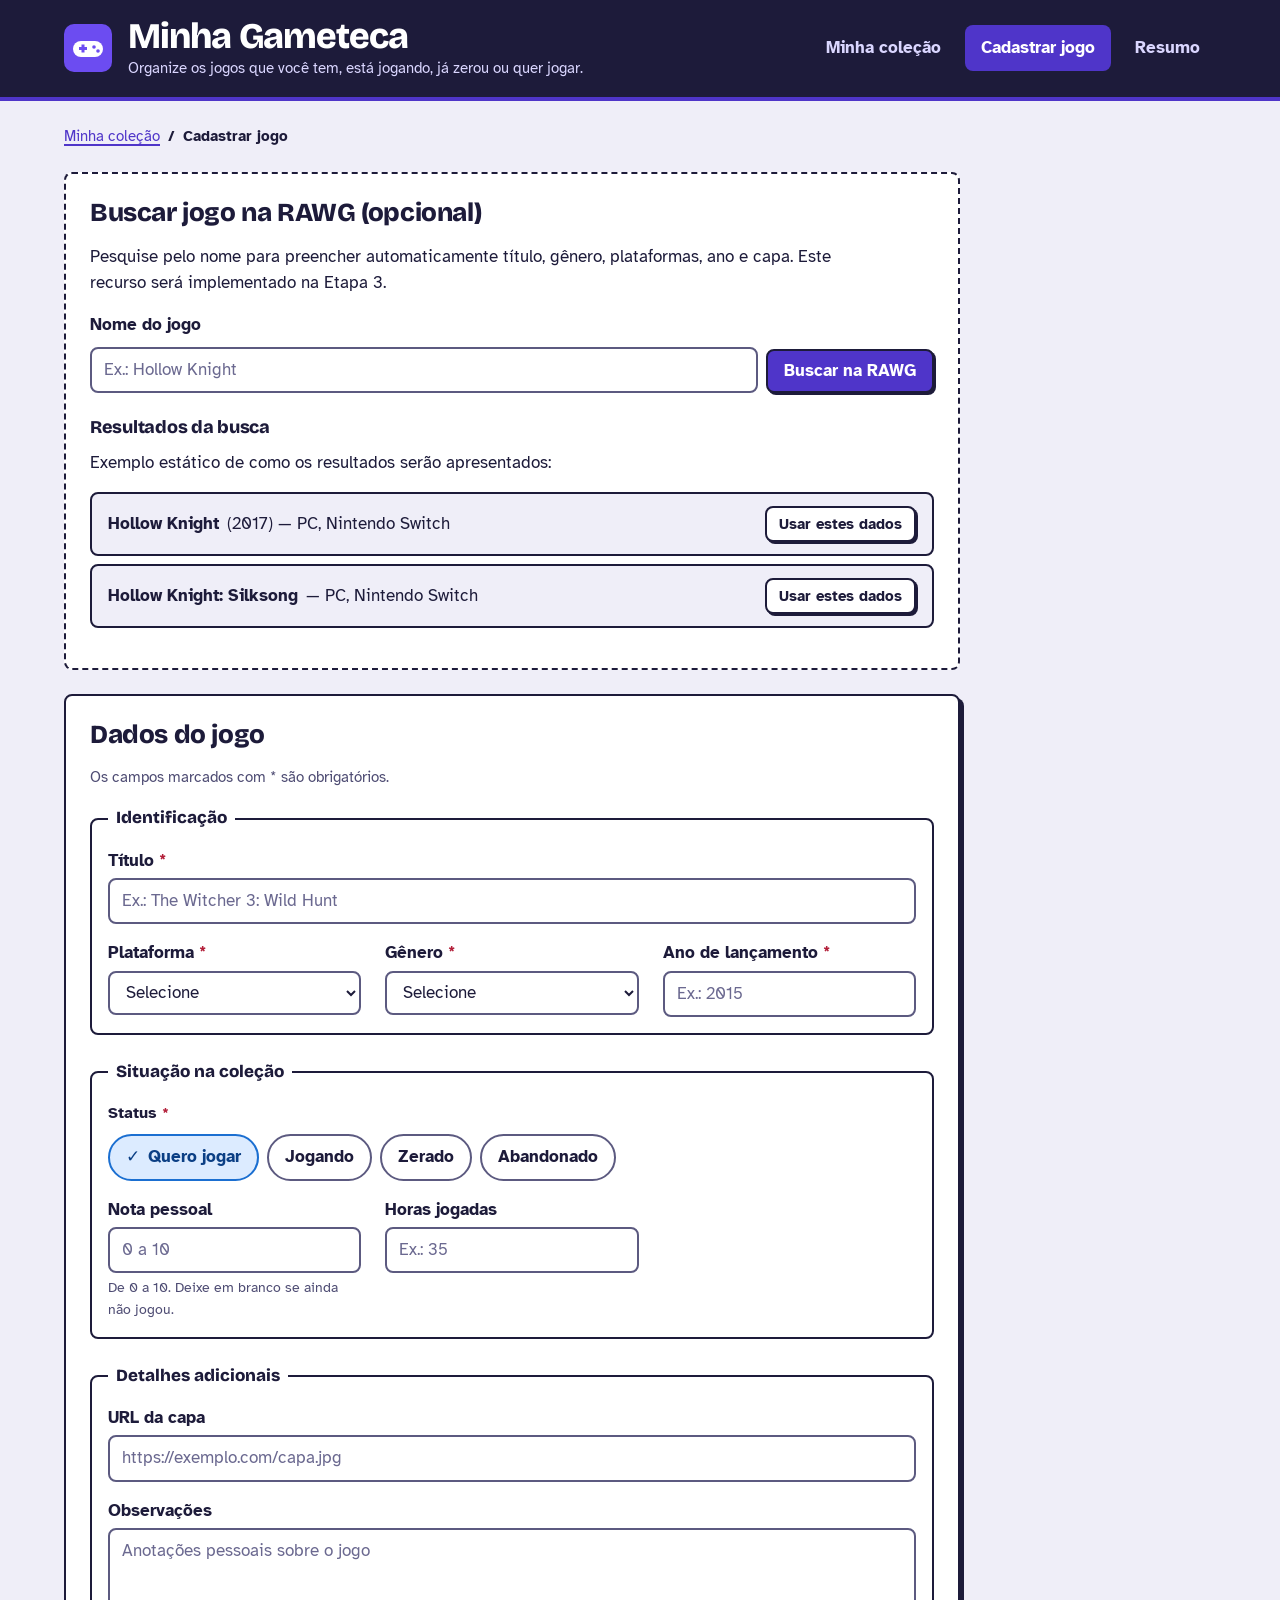
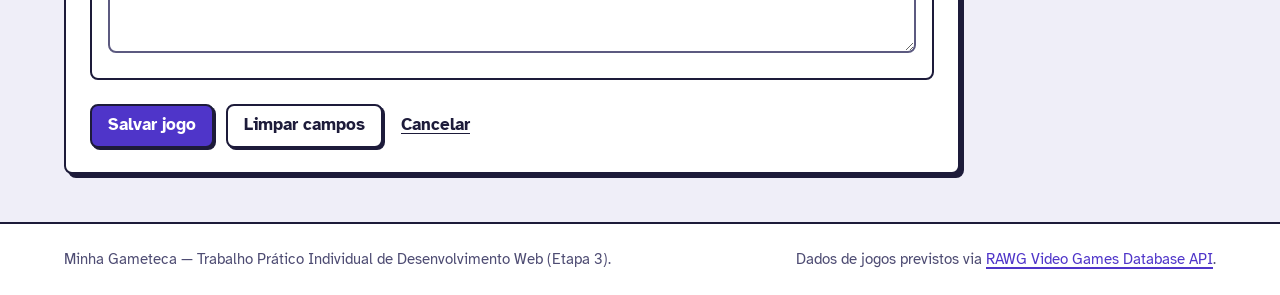
==== commit 18c05313: "feat: implementa cadastro de itens O formulário lê os campos, valida os dados em JavaScript (obrigat" ====
--- a/pages/cadastro.html
+++ b/pages/cadastro.html
@@ -10,6 +10,9 @@
   <link rel="preconnect" href="https://fonts.gstatic.com" crossorigin>
   <link rel="stylesheet" href="https://fonts.googleapis.com/css2?family=Atkinson+Hyperlegible:wght@400;700&amp;family=Bricolage+Grotesque:opsz,wght@12..96,600..800&amp;display=swap">
   <link rel="stylesheet" href="../assets/css/style.css">
+  <script defer src="../assets/js/dados.js"></script>
+  <script defer src="../assets/js/interface.js"></script>
+  <script defer src="../assets/js/pagina-formulario.js"></script>
 </head>
 <body>
   <a class="pular-link" href="#conteudo">Ir para o conteúdo principal</a>
@@ -70,8 +73,12 @@
       <h2 id="titulo-form-jogo">Dados do jogo</h2>
       <p class="nota-obrigatorio">Os campos marcados com <abbr title="obrigatório">*</abbr> são obrigatórios.</p>
 
-      <form id="form-jogo" class="formulario" action="#" method="post">
-        <input type="hidden" id="jogo-id" name="id">
+      <noscript>
+        <p class="mensagem mensagem--erro">Para salvar jogos é preciso ativar o JavaScript no navegador.</p>
+      </noscript>
+
+      <!-- novalidate: a validação e as mensagens são feitas pelo JavaScript -->
+      <form id="form-jogo" class="formulario" novalidate>
 
         <fieldset>
           <legend>Identificação</legend>
@@ -169,8 +176,7 @@
           </div>
         </fieldset>
 
-        <p class="mensagem mensagem--erro" role="alert">Há campos com problema. Corrija os destacados em vermelho antes de salvar.</p>
-        <p class="mensagem mensagem--sucesso" role="status">Todos os campos obrigatórios estão preenchidos. Você já pode salvar.</p>
+        <p id="resumo-erros" class="mensagem mensagem--erro" role="alert" hidden></p>
 
         <div class="acoes">
           <button type="submit" class="botao botao--primario">Salvar jogo</button>
@@ -181,8 +187,11 @@
     </section>
   </main>
 
+  <!-- Área dos avisos de feedback, preenchida pelo JavaScript -->
+  <div id="avisos" class="avisos" aria-live="polite"></div>
+
   <footer>
-    <p>Minha Gameteca — Trabalho Prático Individual de Desenvolvimento Web (Etapa 2).</p>
+    <p>Minha Gameteca — Trabalho Prático Individual de Desenvolvimento Web (Etapa 3).</p>
     <p>
       Dados de jogos previstos via
       <a href="https://rawg.io/apidocs" target="_blank" rel="noopener noreferrer">RAWG Video Games Database API</a>.
--- a/assets/css/style.css
+++ b/assets/css/style.css
@@ -290,10 +290,6 @@
 }
 
 /* Página da coleção: áreas nomeadas (o desktop reorganiza em Media Query) */
-.pagina-colecao > .aviso {
-  grid-area: aviso;
-}
-
 .area-busca {
   grid-area: busca;
 }
@@ -308,7 +304,6 @@
 
 .pagina-colecao {
   grid-template-areas:
-    "aviso"
     "busca"
     "lista"
     "resumo";
@@ -603,12 +598,25 @@
   outline-offset: 2px;
 }
 
-/* Só marca erro depois que a pessoa interagiu com o campo */
-input:user-invalid,
-select:user-invalid,
-textarea:user-invalid {
+/* Campo com erro: o JavaScript marca aria-invalid depois de validar */
+input[aria-invalid="true"],
+select[aria-invalid="true"],
+textarea[aria-invalid="true"] {
   border-color: var(--perigo);
   background-color: var(--perigo-fundo);
+}
+
+/* Mensagem de erro criada pelo JavaScript embaixo do campo */
+.erro-campo {
+  display: block;
+  margin-top: var(--esp-1);
+  font-weight: 700;
+  color: var(--perigo-texto);
+}
+
+.erro-campo::before {
+  content: "! ";             /* o erro não depende só da cor */
+  font-weight: 800;
 }
 
 input:disabled,
@@ -870,8 +878,10 @@
 
 /* Lista vazia: convite para agir, não só um aviso */
 .mensagem--vazia {
-  justify-content: center;
+  flex-direction: column;
+  align-items: center;
   padding: var(--esp-6) var(--esp-4);
+  text-align: center;
   color: var(--tinta-suave);
   background-color: var(--papel);
   border-style: dashed;
@@ -882,22 +892,67 @@
   display: none;
 }
 
-/*
-  Mensagens do formulário aparecem sozinhas, só com CSS:
-  - erro, quando algum campo foi tocado e está inválido;
-  - sucesso, quando todos os campos obrigatórios estão válidos.
-*/
+.mensagem--vazia p {
+  margin: 0;
+}
+
+/* Resumo de erros do formulário (mostrado pelo JavaScript ao tentar salvar) */
 .formulario .mensagem {
-  display: none;
   margin-bottom: var(--esp-4);
 }
 
-.formulario:has(:user-invalid) .mensagem--erro {
+/* O erro do grupo de status ocupa a linha inteira, abaixo das opções */
+.opcoes .erro-campo {
+  flex-basis: 100%;
+}
+
+
+/* ---- Avisos flutuantes ("Jogo salvo", "Jogo excluído") ------------------- */
+
+.avisos {
+  position: fixed;
+  right: var(--esp-4);
+  bottom: var(--esp-4);
+  left: var(--esp-4);
+  z-index: 20;
   display: flex;
-}
-
-.formulario:valid .mensagem--sucesso {
-  display: flex;
+  justify-content: center;
+  pointer-events: none;      /* a área vazia não bloqueia cliques na página */
+}
+
+.avisos .mensagem {
+  align-items: center;
+  width: min(100%, 34rem);
+  pointer-events: auto;
+  box-shadow: var(--sombra);
+  animation: aviso-entra 0.2s ease-out;
+}
+
+@keyframes aviso-entra {
+  from {
+    opacity: 0;
+    transform: translateY(0.75rem);
+  }
+}
+
+.aviso-fechar {
+  flex: none;
+  width: 2.25rem;
+  height: 2.25rem;
+  margin-left: auto;
+  padding: 0;
+  font: inherit;
+  font-size: 1.375rem;
+  line-height: 1;
+  color: inherit;
+  cursor: pointer;
+  background-color: transparent;
+  border: 2px solid transparent;
+  border-radius: var(--raio);
+}
+
+.aviso-fechar:hover {
+  border-color: currentColor;
 }
 
 
@@ -1447,7 +1502,6 @@
   .pagina-colecao {
     grid-template-columns: minmax(0, 1fr) 20rem;
     grid-template-areas:
-      "aviso aviso"
       "busca resumo"
       "lista resumo";
     align-items: start;
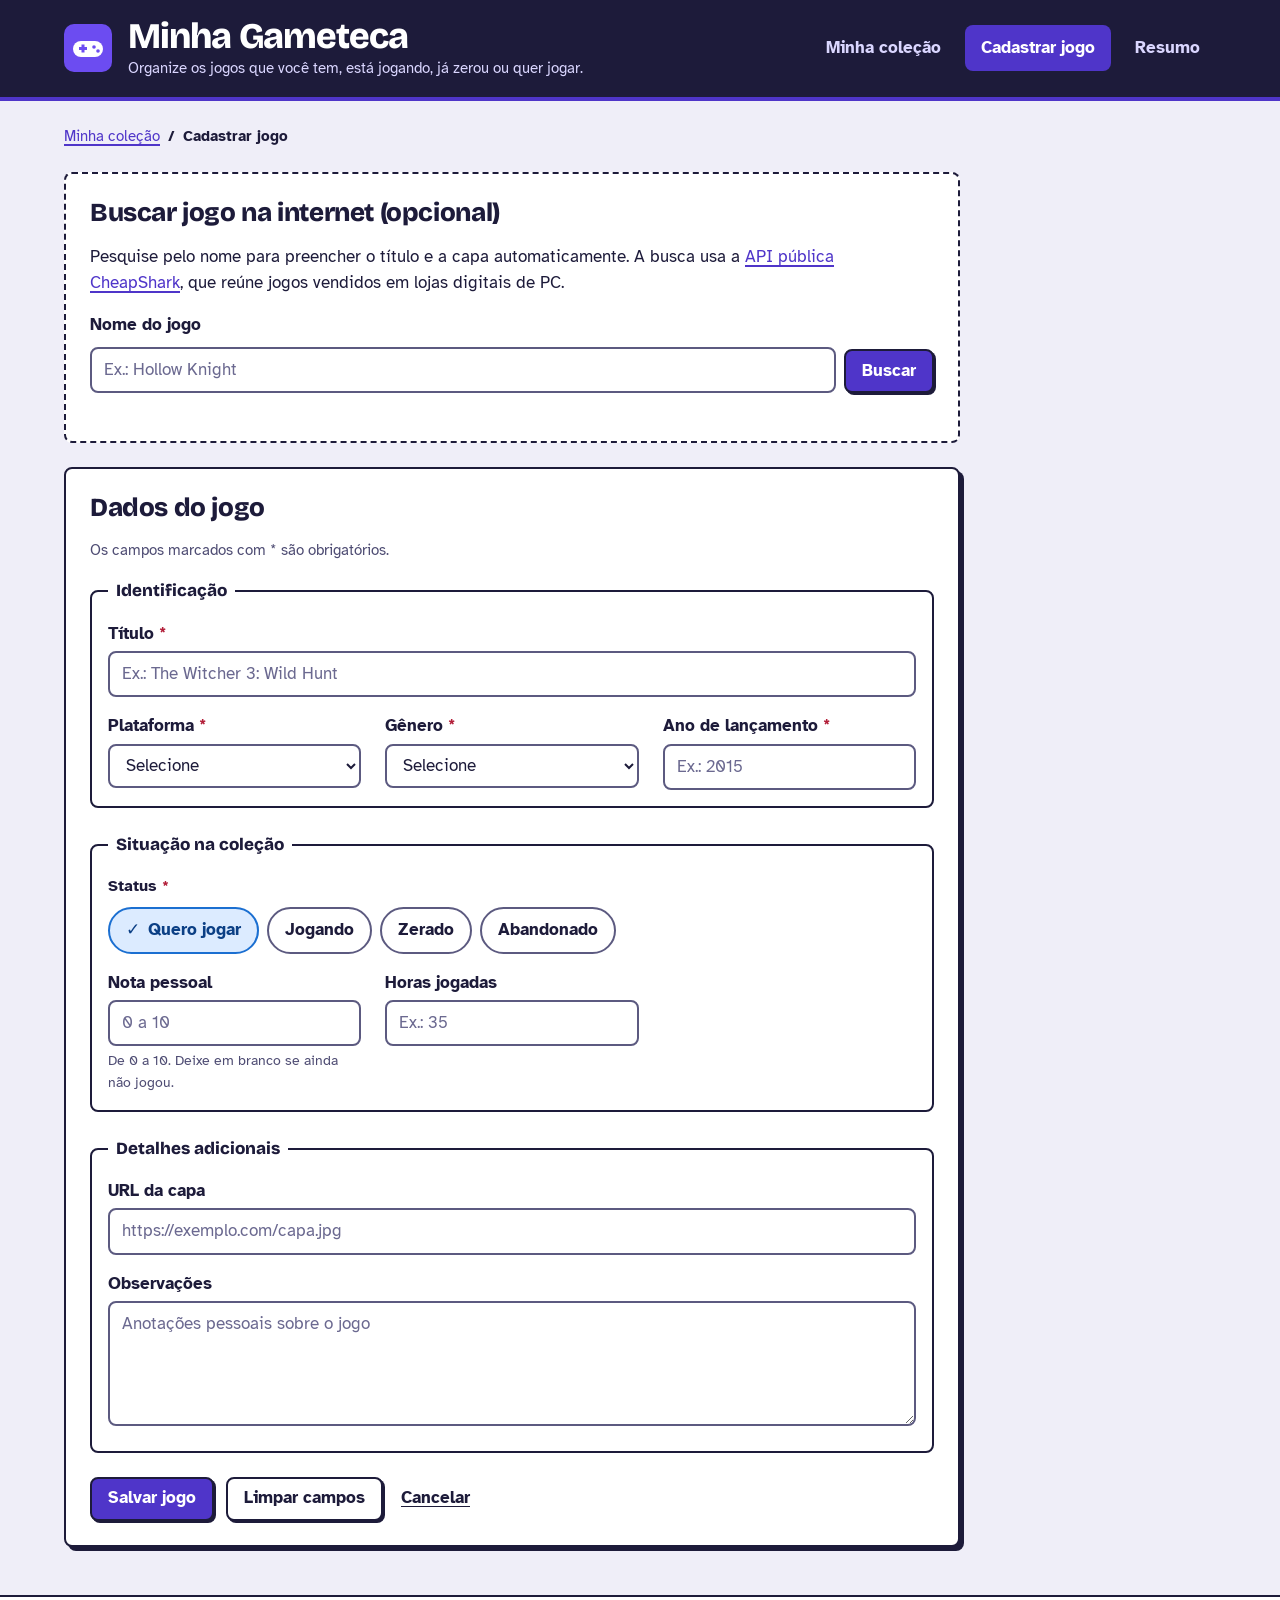
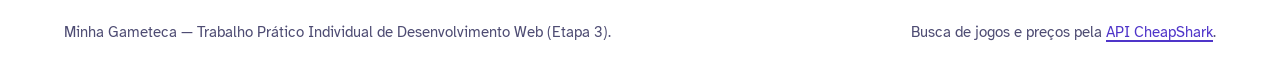
==== commit e4723f65: "feat: integra aplicação com API externa No cadastro, a busca consulta a API pública CheapShark pelo " ====
--- a/pages/cadastro.html
+++ b/pages/cadastro.html
@@ -12,6 +12,7 @@
   <link rel="stylesheet" href="../assets/css/style.css">
   <script defer src="../assets/js/dados.js"></script>
   <script defer src="../assets/js/interface.js"></script>
+  <script defer src="../assets/js/api.js"></script>
   <script defer src="../assets/js/pagina-formulario.js"></script>
 </head>
 <body>
@@ -41,32 +42,25 @@
     </nav>
 
     <section class="painel painel--api" aria-labelledby="titulo-busca-api">
-      <h2 id="titulo-busca-api">Buscar jogo na RAWG (opcional)</h2>
+      <h2 id="titulo-busca-api">Buscar jogo na internet (opcional)</h2>
       <p>
-        Pesquise pelo nome para preencher automaticamente título, gênero, plataformas,
-        ano e capa. Este recurso será implementado na Etapa 3.
+        Pesquise pelo nome para preencher o título e a capa automaticamente. A busca usa a
+        <a href="https://apidocs.cheapshark.com/" target="_blank" rel="noopener noreferrer">API pública CheapShark</a>,
+        que reúne jogos vendidos em lojas digitais de PC.
       </p>
 
-      <form id="form-busca-api" action="#" method="get" role="search" aria-label="Buscar jogo na API RAWG">
+      <form id="form-busca-api" role="search" aria-label="Buscar jogo na API CheapShark">
         <div class="campo campo--com-botao">
           <label for="busca-api">Nome do jogo</label>
-          <input type="search" id="busca-api" name="busca-api" placeholder="Ex.: Hollow Knight">
-          <button type="submit" class="botao botao--primario">Buscar na RAWG</button>
+          <input type="search" id="busca-api" name="busca-api" placeholder="Ex.: Hollow Knight" autocomplete="off">
+          <button type="submit" class="botao botao--primario">Buscar</button>
         </div>
       </form>
 
-      <h3>Resultados da busca</h3>
-      <p>Exemplo estático de como os resultados serão apresentados:</p>
-      <ul class="resultados-api">
-        <li>
-          <strong>Hollow Knight</strong> (2017) — PC, Nintendo Switch
-          <button type="button" class="botao botao--secundario botao--pequeno">Usar estes dados</button>
-        </li>
-        <li>
-          <strong>Hollow Knight: Silksong</strong> — PC, Nintendo Switch
-          <button type="button" class="botao botao--secundario botao--pequeno">Usar estes dados</button>
-        </li>
-      </ul>
+      <!-- Situação da busca (buscando, erro, quantidade de resultados) e lista
+           de resultados: as duas são preenchidas pelo JavaScript -->
+      <p id="estado-busca-api" class="estado-api" role="status" hidden></p>
+      <ul id="resultados-api" class="resultados-api" aria-label="Resultados da busca"></ul>
     </section>
 
     <section class="painel" aria-labelledby="titulo-form-jogo">
@@ -78,7 +72,10 @@
       </noscript>
 
       <!-- novalidate: a validação e as mensagens são feitas pelo JavaScript -->
-      <form id="form-jogo" class="formulario" novalidate>
+      <form id="form-jogo" class="formulario" data-modo="cadastro" novalidate>
+        <!-- Preenchido quando o jogo é escolhido na busca da API -->
+        <input type="hidden" name="idCheapShark">
+
 
         <fieldset>
           <legend>Identificação</legend>
@@ -193,8 +190,8 @@
   <footer>
     <p>Minha Gameteca — Trabalho Prático Individual de Desenvolvimento Web (Etapa 3).</p>
     <p>
-      Dados de jogos previstos via
-      <a href="https://rawg.io/apidocs" target="_blank" rel="noopener noreferrer">RAWG Video Games Database API</a>.
+      Busca de jogos e preços pela
+      <a href="https://apidocs.cheapshark.com/" target="_blank" rel="noopener noreferrer">API CheapShark</a>.
     </p>
   </footer>
 </body>
--- a/assets/css/style.css
+++ b/assets/css/style.css
@@ -532,6 +532,7 @@
   *::after {
     transition-duration: 0.01ms !important;
     animation-duration: 0.01ms !important;
+    animation-iteration-count: 1 !important;
   }
 
   .botao:hover,
@@ -809,6 +810,66 @@
 
 .resultados-api .botao {
   margin-left: auto;         /* empurra o botão para a direita */
+}
+
+.resultados-api:empty {
+  display: none;
+}
+
+.resultados-api img {
+  flex: none;
+  width: 5.5rem;
+  aspect-ratio: 16 / 9;
+  object-fit: cover;
+  background-color: var(--papel);
+  border: 2px solid var(--tinta);
+  border-radius: 0.25rem;
+}
+
+/* Título e preço, um embaixo do outro */
+.resultado-texto {
+  display: grid;
+  flex: 1 1 9rem;
+  min-width: 0;
+  overflow-wrap: anywhere;
+}
+
+.resultado-texto span {
+  font-size: 0.9375rem;
+  color: var(--tinta-suave);
+}
+
+/* Situação de uma consulta à API: carregando, resultado, vazio ou erro */
+.estado-api {
+  display: flex;
+  gap: var(--esp-2);
+  align-items: center;
+  max-width: none;
+  margin: 0 0 var(--esp-3);
+  font-weight: 700;
+  color: var(--tinta-suave);
+}
+
+.estado-api[data-estado="erro"] {
+  color: var(--perigo-texto);
+}
+
+/* Indicador girando enquanto a resposta não chega */
+.estado-api[data-estado="carregando"]::before {
+  content: "";
+  flex: none;
+  width: 1rem;
+  height: 1rem;
+  border: 3px solid var(--fundo);
+  border-top-color: var(--violeta);
+  border-radius: 50%;
+  animation: girar 0.8s linear infinite;
+}
+
+@keyframes girar {
+  to {
+    transform: rotate(360deg);
+  }
 }
 
 
@@ -1278,6 +1339,17 @@
   color: var(--tinta-suave);
 }
 
+/* Jogos com capa própria não têm legenda */
+.detalhe figcaption:empty {
+  display: none;
+}
+
+/* As observações respeitam as quebras de linha digitadas */
+.bloco-observacoes p {
+  white-space: pre-line;
+  overflow-wrap: anywhere;
+}
+
 .detalhe section {
   padding-top: var(--esp-3);
   border-top: 2px solid var(--fundo);
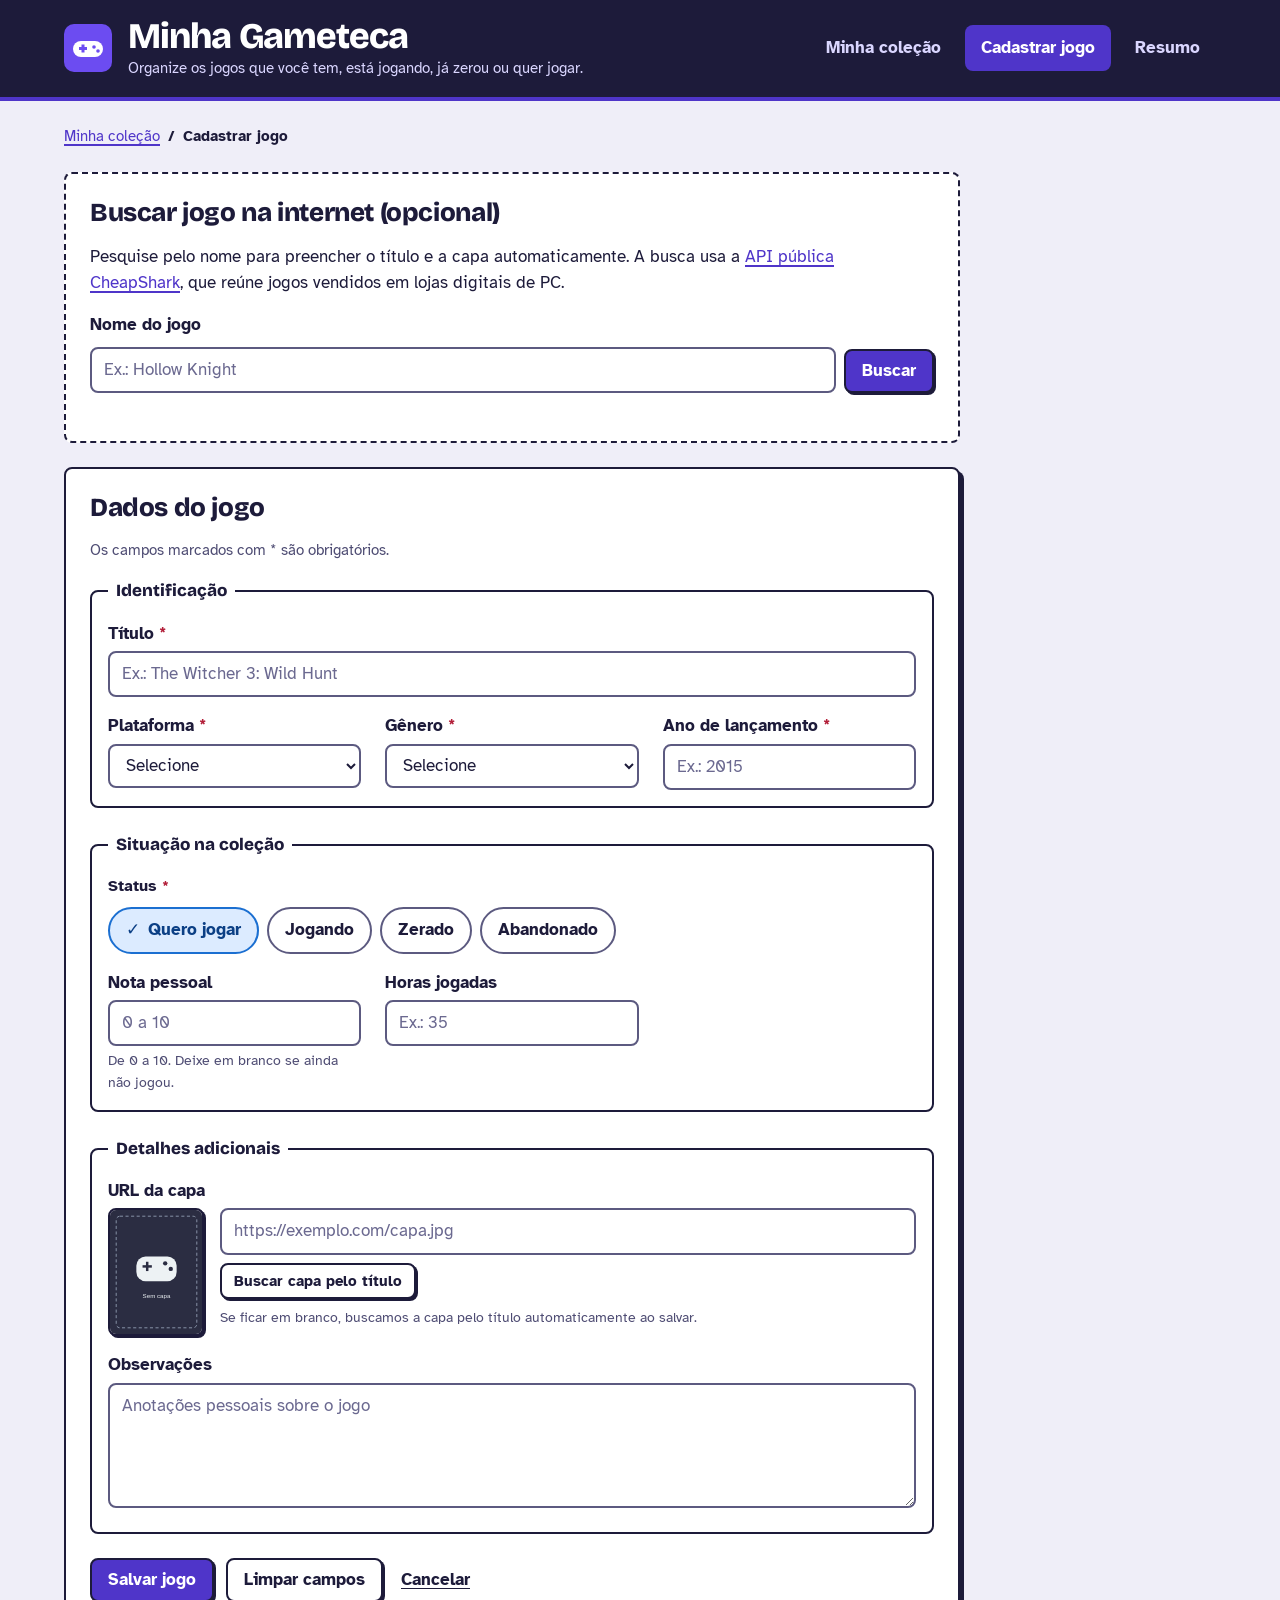
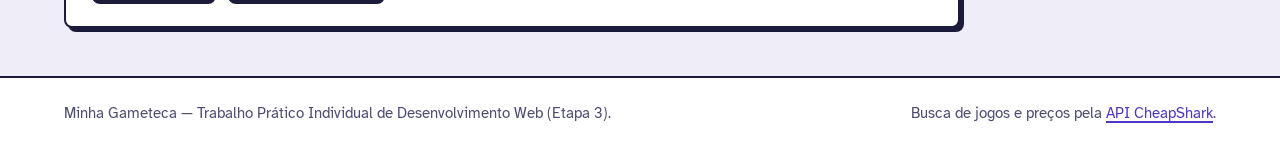
==== commit 2d6452ac: "feat: puxa a capa automaticamente ao cadastrar jogo Ao salvar um jogo novo sem capa, a aplicação pro" ====
--- a/pages/cadastro.html
+++ b/pages/cadastro.html
@@ -73,7 +73,8 @@
 
       <!-- novalidate: a validação e as mensagens são feitas pelo JavaScript -->
       <form id="form-jogo" class="formulario" data-modo="cadastro" novalidate>
-        <!-- Preenchido quando o jogo é escolhido na busca da API -->
+        <!-- Código do jogo na API CheapShark: preenchido quando o jogo é escolhido
+             na busca ou quando a capa é encontrada pelo título -->
         <input type="hidden" name="idCheapShark">
 
 
@@ -163,7 +164,17 @@
 
           <div class="campo">
             <label for="jogo-capa">URL da capa</label>
-            <input type="url" id="jogo-capa" name="capa" placeholder="https://exemplo.com/capa.jpg">
+            <div class="capa-editor">
+              <!-- Prévia atualizada pelo JavaScript conforme o endereço digitado -->
+              <img id="previa-capa" class="capa-previa" src="../assets/img/capa-padrao.svg" alt="Prévia da capa" width="96" height="128">
+              <div class="capa-controles">
+                <input type="url" id="jogo-capa" name="capa" placeholder="https://exemplo.com/capa.jpg"
+                       aria-describedby="jogo-ajuda-capa">
+                <button type="button" id="botao-buscar-capa" class="botao botao--secundario botao--pequeno">Buscar capa pelo título</button>
+                <p id="estado-capa" class="estado-api" role="status" hidden></p>
+                <small class="ajuda" id="jogo-ajuda-capa">Se ficar em branco, buscamos a capa pelo título automaticamente ao salvar.</small>
+              </div>
+            </div>
           </div>
 
           <div class="campo">
--- a/assets/css/style.css
+++ b/assets/css/style.css
@@ -1,5 +1,7 @@
 /*
-  Minha Gameteca — Etapa 2 (CSS, layout e responsividade)
+  Minha Gameteca — folha de estilos
+  Criada na Etapa 2 (CSS, layout e responsividade) e ampliada na Etapa 3 com
+  os componentes usados pelo JavaScript (avisos, erros de campo, estados da API).
 
   Organização deste arquivo:
     1. Identidade visual (tokens, Box Model, tipografia, links)
@@ -39,11 +41,9 @@
   --perigo-fundo: #FFE8EC;
   --perigo-texto: #8B1428;
 
-  /* Sucesso e informação */
+  /* Sucesso */
   --sucesso-fundo: #DDF4E4;
   --sucesso-texto: #0F5A2A;
-  --info-fundo: #E3EEFF;
-  --info-texto: #0B3F85;
 
   /* Cores de status do jogo: faixa, fundo do selo e texto do selo */
   --quero-jogar-faixa: #1B6FD1;
@@ -167,6 +167,21 @@
 ul,
 ol {
   margin-top: 0;
+}
+
+
+/* Textos digitados pela pessoa ou vindos da API podem ter "palavras" enormes:
+   quebram em qualquer ponto em vez de estourar a largura da tela */
+.jogo h3,
+.jogo dd,
+.detalhe h2,
+.detalhe dd,
+.nota-obrigatorio,
+.avisos .mensagem span,
+.estado-api,
+dialog p {
+  min-width: 0;
+  overflow-wrap: anywhere;
 }
 
 
@@ -607,6 +622,12 @@
   background-color: var(--perigo-fundo);
 }
 
+/* O rótulo do campo com erro também muda de cor */
+.campo--invalido > label,
+.campo--invalido > legend {
+  color: var(--perigo-texto);
+}
+
 /* Mensagem de erro criada pelo JavaScript embaixo do campo */
 .erro-campo {
   display: block;
@@ -837,6 +858,41 @@
 .resultado-texto span {
   font-size: 0.9375rem;
   color: var(--tinta-suave);
+}
+
+/* Campo da capa: prévia ao lado do endereço e do botão de busca */
+.capa-editor {
+  display: grid;
+  grid-template-columns: 4.5rem minmax(0, 1fr);
+  gap: var(--esp-3);
+  align-items: start;
+}
+
+.capa-previa {
+  width: 100%;
+  height: auto;
+  aspect-ratio: 3 / 4;
+  object-fit: cover;
+  background-color: var(--fundo);
+  border: var(--borda);
+  border-radius: var(--raio);
+  box-shadow: var(--sombra-pequena);
+}
+
+.capa-controles {
+  display: grid;
+  gap: var(--esp-2);
+  justify-items: start;
+  min-width: 0;
+}
+
+.capa-controles input {
+  justify-self: stretch;
+}
+
+.capa-controles .estado-api,
+.capa-controles .ajuda {
+  margin: 0;
 }
 
 /* Situação de uma consulta à API: carregando, resultado, vazio ou erro */
@@ -877,8 +933,7 @@
    5. MENSAGENS E AVISOS
    ========================================================================== */
 
-.mensagem,
-.aviso {
+.mensagem {
   display: flex;
   gap: var(--esp-3);
   align-items: flex-start;
@@ -890,8 +945,7 @@
 }
 
 /* Ícone textual de cada tipo de mensagem */
-.mensagem::before,
-.aviso::before {
+.mensagem::before {
   display: grid;
   flex: none;
   place-items: center;
@@ -924,17 +978,6 @@
 .mensagem--sucesso::before {
   content: "\2713";
   background-color: var(--zerado-faixa);
-}
-
-.aviso--info {
-  color: var(--info-texto);
-  background-color: var(--info-fundo);
-  border-color: var(--quero-jogar-faixa);
-}
-
-.aviso--info::before {
-  content: "i";
-  background-color: var(--quero-jogar-faixa);
 }
 
 /* Lista vazia: convite para agir, não só um aviso */
@@ -1057,6 +1100,8 @@
   background-color: var(--selo-fundo);
   border: 2px solid var(--faixa);
   border-radius: 999px;
+  overflow-wrap: normal;     /* o nome do status nunca quebra no meio */
+  white-space: nowrap;
 }
 
 
@@ -1106,7 +1151,9 @@
 .jogo {
   position: relative;
   display: grid;
-  grid-template-columns: 6.5rem minmax(0, 1fr);
+  /* A capa encolhe em telas muito estreitas (de 6.5rem até 4.5rem em 320px),
+     para sobrar espaço para os dados */
+  grid-template-columns: clamp(4.5rem, 100vw - 15.75rem, 6.5rem) minmax(0, 1fr);
   grid-template-rows: auto auto 1fr;
   overflow: hidden;
   background-color: var(--papel);
@@ -1156,8 +1203,21 @@
   font-weight: 700;
 }
 
+/* O selo ocupa a linha inteira do cartão; como ele já diz o status, o rótulo
+   "Status" fica só para leitores de tela */
 .jogo .selo {
+  grid-column: 1 / -1;
   justify-self: start;       /* o selo não estica na célula do grid */
+  margin-block: 0.125rem;
+}
+
+.jogo dt:has(+ .selo) {
+  position: absolute;
+  width: 1px;
+  height: 1px;
+  overflow: hidden;
+  clip-path: inset(50%);
+  white-space: nowrap;
 }
 
 /* Ações em grade: "Ver detalhes" na linha de cima; "Editar" e "Excluir" dividem a de baixo */
@@ -1339,6 +1399,16 @@
   color: var(--tinta-suave);
 }
 
+/* Capa horizontal (algumas lojas só têm esse formato): a imagem aparece
+   inteira, centralizada sobre fundo escuro, em vez de ter as laterais cortadas.
+   A classe é colocada pelo JavaScript quando a imagem carrega. */
+.jogo img.capa--paisagem,
+.detalhe figure img.capa--paisagem,
+.capa-previa.capa--paisagem {
+  object-fit: contain;
+  background-color: var(--tinta);
+}
+
 /* Jogos com capa própria não têm legenda */
 .detalhe figcaption:empty {
   display: none;
@@ -1362,7 +1432,7 @@
 /* Dados como ficha: rótulo à esquerda, valor em destaque à direita */
 .detalhe dl {
   display: grid;
-  grid-template-columns: minmax(7rem, max-content) minmax(0, 1fr);
+  grid-template-columns: fit-content(50%) minmax(0, 1fr);   /* rótulos ocupam no máximo metade */
   gap: var(--esp-2) var(--esp-4);
   margin: 0;
 }
@@ -1383,6 +1453,17 @@
 .detalhe ul {
   margin-bottom: 0;
   padding-left: 1.25rem;
+}
+
+/* Bloco de preços vindos da API */
+.bloco-api dl {
+  margin-bottom: var(--esp-3);
+}
+
+.bloco-api .ajuda {
+  max-width: none;
+  margin: var(--esp-3) 0 0;
+  font-size: 0.875rem;
 }
 
 /* "Voltar" fica à esquerda; editar e excluir, à direita */
@@ -1459,6 +1540,12 @@
   .campo--com-botao {
     grid-template-columns: minmax(0, 1fr) auto;
   }
+
+  /* Prévia da capa um pouco maior */
+  .capa-editor {
+    grid-template-columns: 6rem minmax(0, 1fr);
+    gap: var(--esp-4);
+  }
 }
 
 
@@ -1529,15 +1616,7 @@
     position: absolute;
     top: var(--esp-3);
     left: var(--esp-3);
-  }
-
-  .jogo dt:has(+ .selo) {
-    position: absolute;
-    width: 1px;
-    height: 1px;
-    overflow: hidden;
-    clip-path: inset(50%);
-    white-space: nowrap;
+    margin-block: 0;
   }
 }
 
